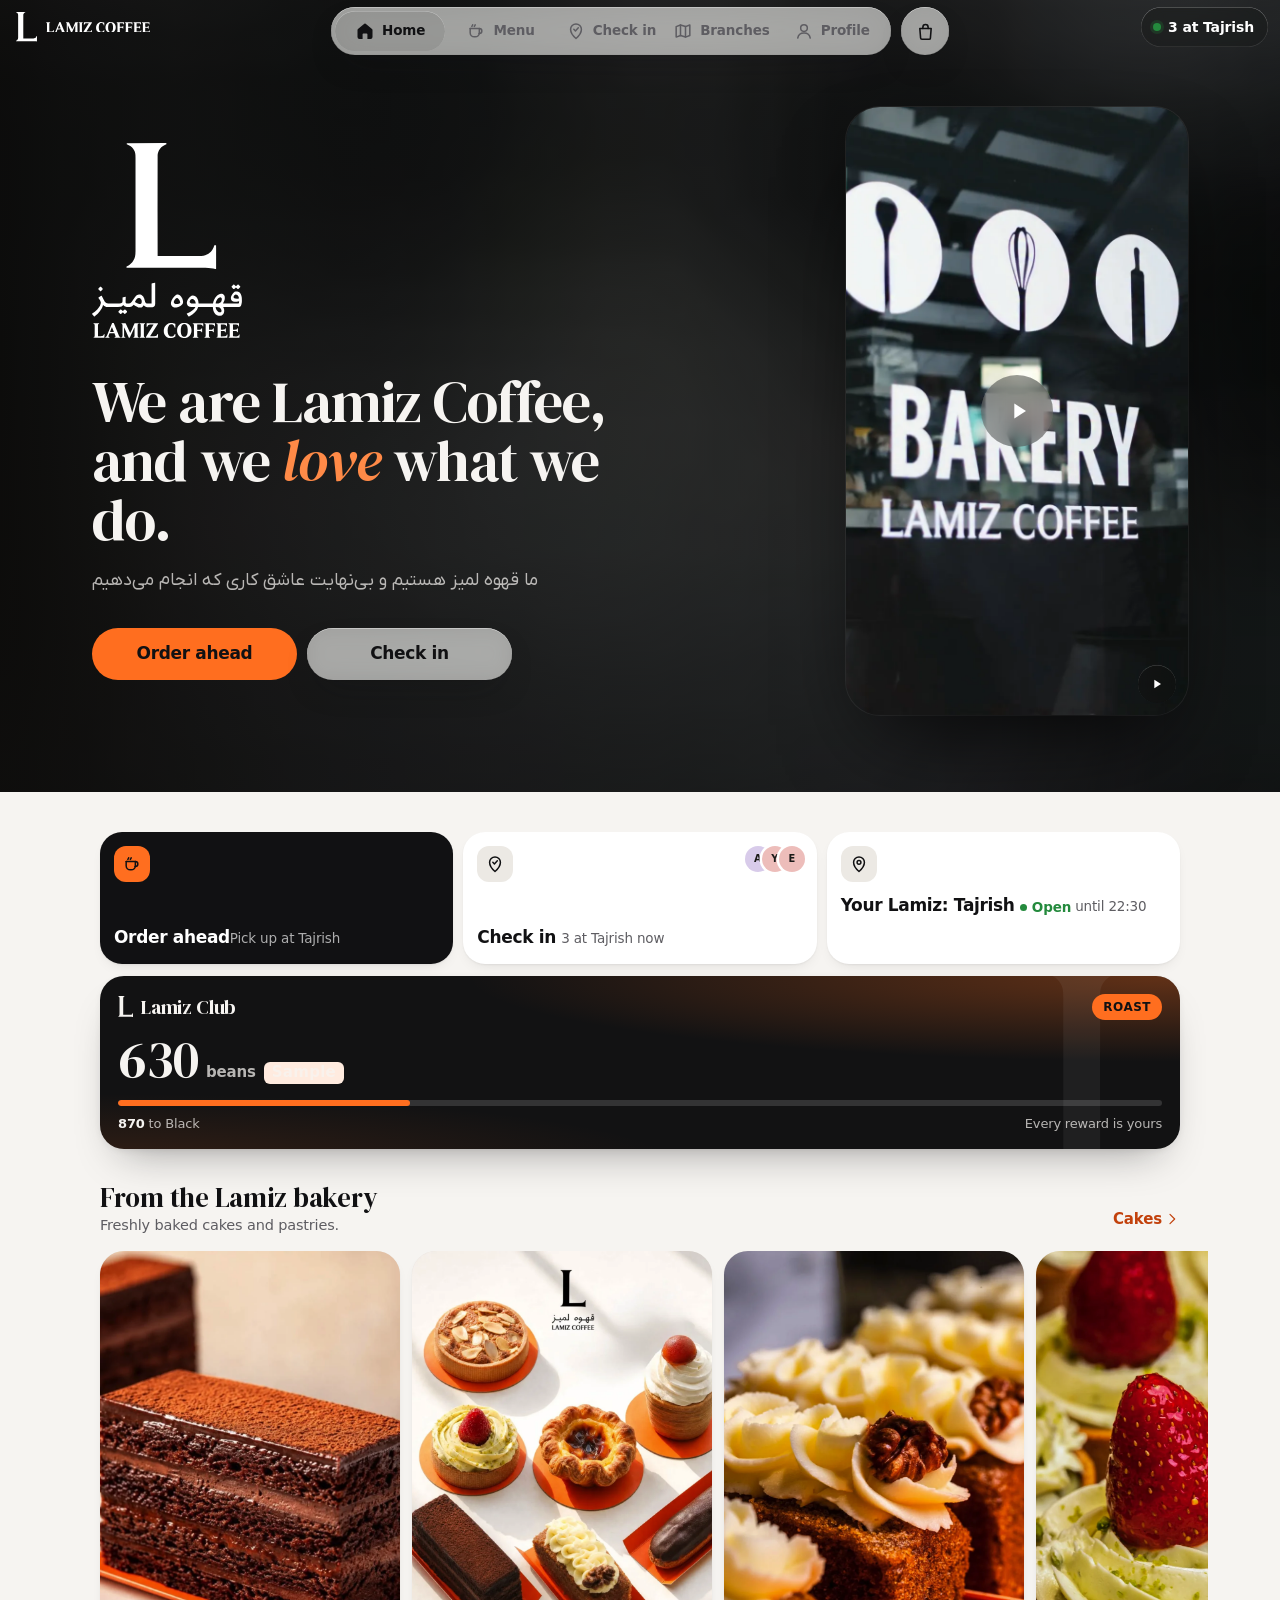
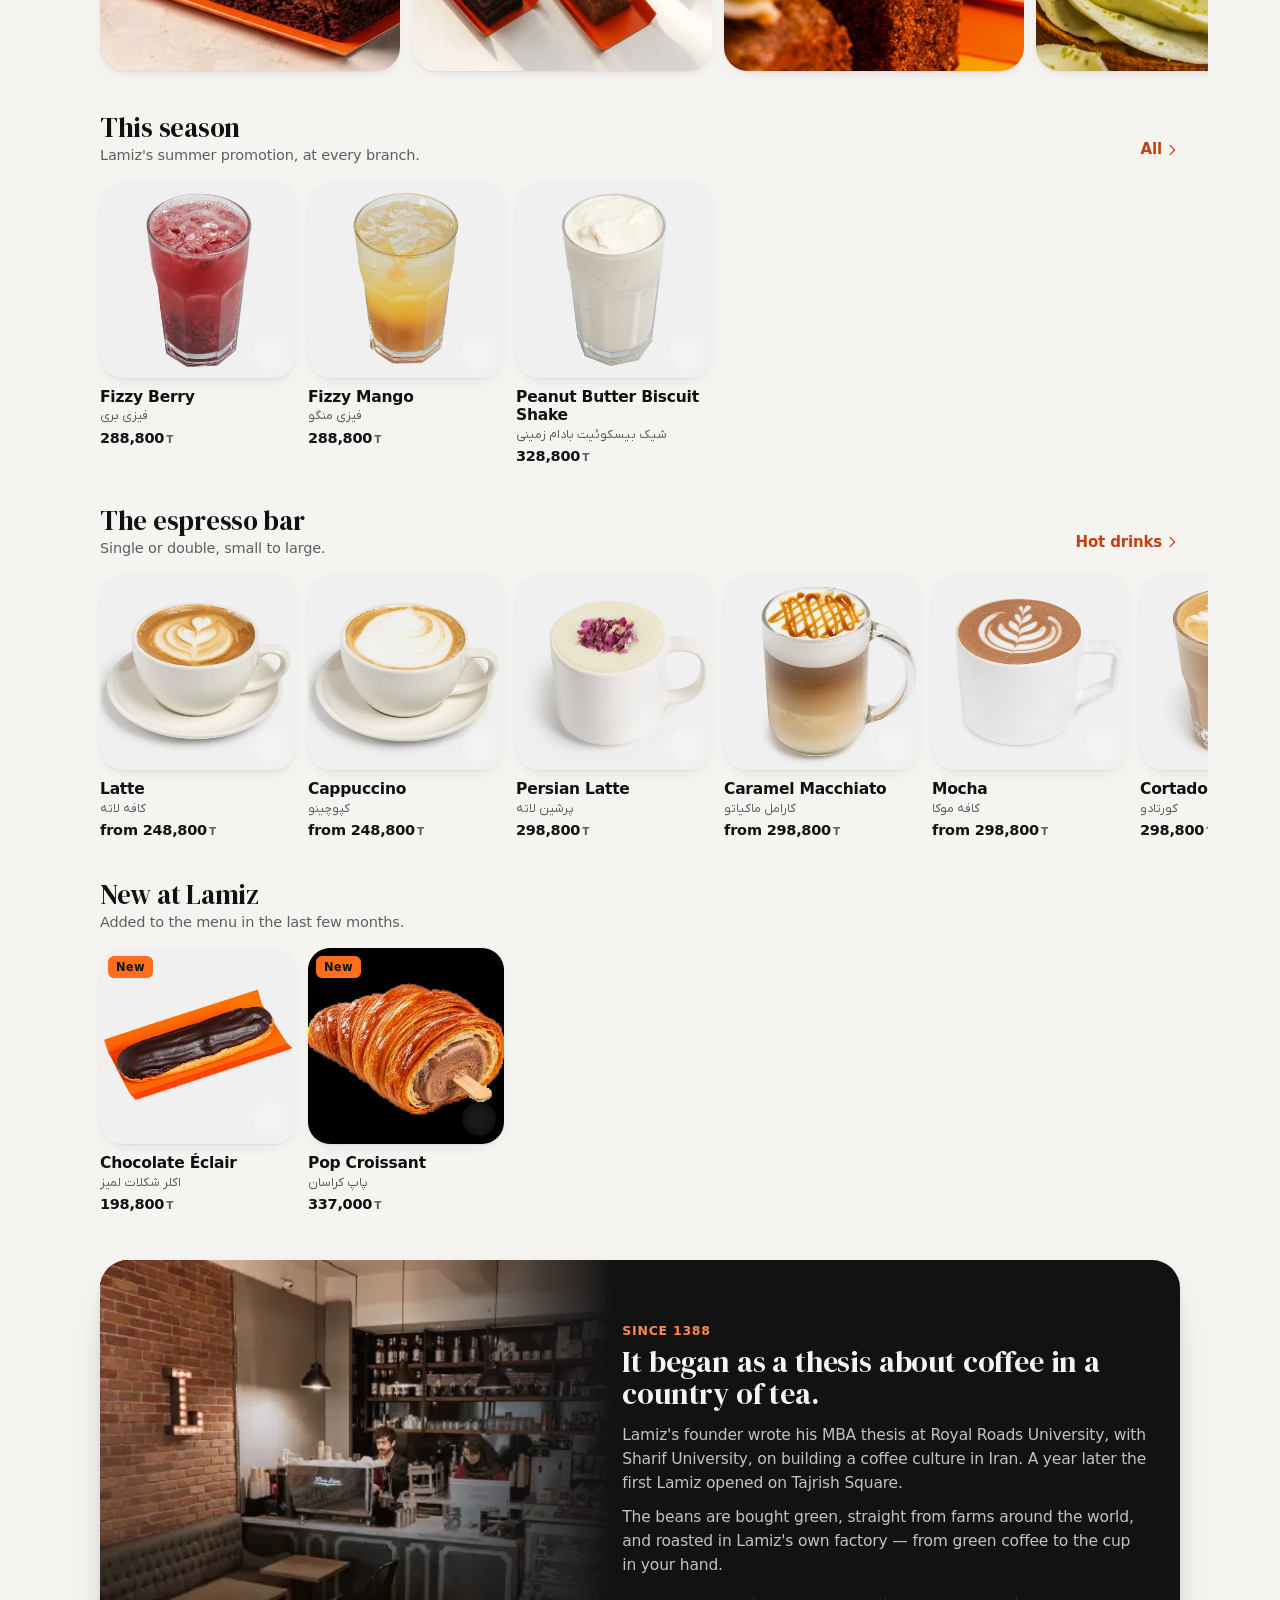
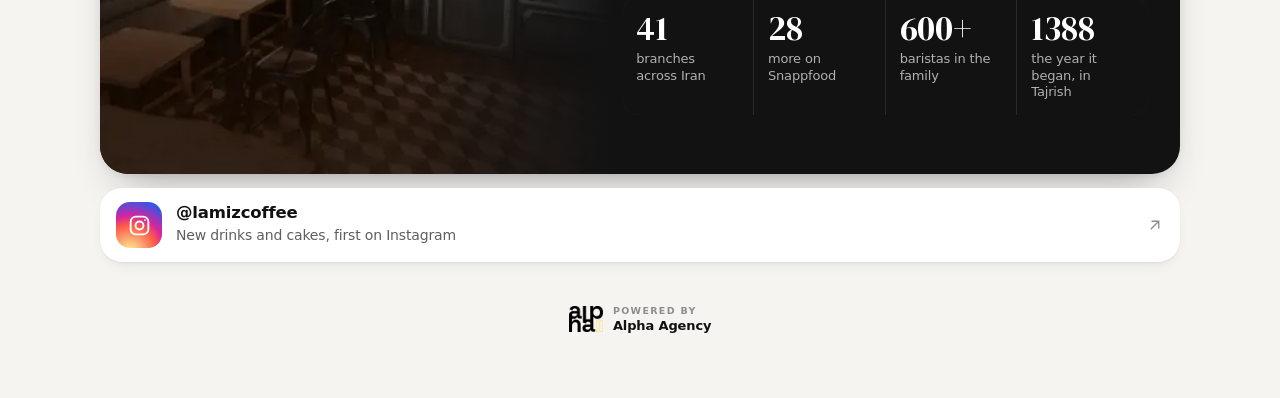
==== index.html @ 8481319b "Lamiz Coffee PWA preview Their own menu (149 items, 12 sections, sizes, prices, calories, 116 photog" ====
<!doctype html>
<html lang="en">
<head>
<meta charset="utf-8">
<meta name="viewport" content="width=device-width,initial-scale=1,viewport-fit=cover">
<title>Lamiz Coffee</title>
<meta name="description" content="Lamiz Coffee — 41 branches across Iran since 1388. Order ahead, check in, and collect beans in the Lamiz Club.">
<meta name="robots" content="noindex,nofollow">
<meta name="theme-color" content="#F6F4F1" id="theme-color">
<meta name="color-scheme" content="light dark">
<meta name="apple-mobile-web-app-capable" content="yes">
<meta name="mobile-web-app-capable" content="yes">
<meta name="apple-mobile-web-app-status-bar-style" content="default">
<meta name="apple-mobile-web-app-title" content="Lamiz">
<meta property="og:type" content="website">
<meta property="og:site_name" content="Lamiz Coffee">
<meta property="og:title" content="Lamiz Coffee">
<meta property="og:description" content="41 branches across Iran since 1388. Order ahead, check in, collect beans.">
<meta property="og:image" content="https://ilyatabrizi.github.io/lamiz/assets/og.jpg">
<meta property="og:image:width" content="1200">
<meta property="og:image:height" content="630">
<meta name="twitter:card" content="summary_large_image">
<link rel="manifest" href="manifest.webmanifest">
<link rel="icon" href="assets/icons/favicon.png" type="image/png">
<link rel="apple-touch-icon" href="assets/icons/apple-touch-icon.png">
<link rel="preload" href="assets/fonts/dmserif.woff2" as="font" type="font/woff2" crossorigin>
<link rel="preload" href="assets/video/poster.webp" as="image" fetchpriority="high">
<link rel="stylesheet" href="css/app.css?v=8051cffd1d">
<script>
  // Before anything paints: the theme the customer chose (or the phone's), whether this
  // is a reload (the logo then shows only briefly), and the scroll offset an installed
  // app would otherwise restore.
  (function () {
    var d = document.documentElement, pref = "system", warm = false;
    try { pref = localStorage.getItem("lamiz.v1.theme") || "system"; } catch (e) {}
    try { warm = sessionStorage.getItem("lamiz.v1.booted") === "1"; } catch (e) {}
    var dark = pref === "dark" || (pref !== "light" && matchMedia("(prefers-color-scheme: dark)").matches);
    d.setAttribute("data-theme", pref);
    d.setAttribute("data-mode", dark ? "dark" : "light");
    var m = document.getElementById("theme-color");
    if (m) m.setAttribute("content", dark ? "#0C0C0D" : "#F6F4F1");
    d.className += " booting" + (warm ? " boot-warm" : "");
    if ("scrollRestoration" in history) history.scrollRestoration = "manual";
    // if the app never arrives, do not keep the page behind the opening screen
    setTimeout(function () {
      var b = document.getElementById("boot");
      if (b) { b.parentNode.removeChild(b); d.classList.remove("booting"); }
    }, 9000);
  })();
</script>
<!-- preload:start -->
<link rel="modulepreload" href="js/boot.js">
<link rel="modulepreload" href="js/brand.js">
<link rel="modulepreload" href="js/club.js">
<link rel="modulepreload" href="js/config.js">
<link rel="modulepreload" href="js/data.js">
<link rel="modulepreload" href="js/geo.js">
<link rel="modulepreload" href="js/hours.js">
<link rel="modulepreload" href="js/icons.js">
<link rel="modulepreload" href="js/install.js">
<link rel="modulepreload" href="js/jalali.js">
<link rel="modulepreload" href="js/lifecycle.js">
<link rel="modulepreload" href="js/motion.js">
<link rel="modulepreload" href="js/photo.js">
<link rel="modulepreload" href="js/presence.js">
<link rel="modulepreload" href="js/qr.js">
<link rel="modulepreload" href="js/router.js">
<link rel="modulepreload" href="js/store.js">
<link rel="modulepreload" href="js/tabs.js">
<link rel="modulepreload" href="js/theme.js">
<link rel="modulepreload" href="js/ui.js">
<link rel="modulepreload" href="js/util.js">
<link rel="modulepreload" href="js/views/bag.js">
<link rel="modulepreload" href="js/views/branch.js">
<link rel="modulepreload" href="js/views/branches.js">
<link rel="modulepreload" href="js/views/checkin.js">
<link rel="modulepreload" href="js/views/home.js">
<link rel="modulepreload" href="js/views/menu.js">
<link rel="modulepreload" href="js/views/order.js">
<link rel="modulepreload" href="js/views/profile-edit.js">
<link rel="modulepreload" href="js/views/profile.js">
<!-- preload:end -->
<script type="module" src="js/app.js?v=8051cffd1d"></script>
</head>
<body>

<!-- boot:start -->
<div id="boot" aria-hidden="true">
  <div class="boot-logo">
    <svg viewBox="133.5 147.1 877.9 1142.1" fill="currentColor" fill-rule="evenodd" focusable="false"><path d="M859 884.7l-5 -.2l-11 -2.6l-14 -2.2l-13 -1.3l-19 -.6l-438 0l-23 -.2l-.5 -.6l-.1 -7l.6 -.7l14 -7.2l10 -7.6l9.2 -9.5l9 -14l4.2 -10l3 -10l2 -13l.8 -19l0 -544l-.5 -18l-1.4 -10l-2.8 -10l-2.1 -5l-6 -10l-8.4 -9.5l-7 -5.8l-14 -8.1l-8.9 -3.6l-.4 -1l.5 -6l224.8 -.5l6 .1l.9 1.4l-.1 6l-11.8 5l-9.9 6l-8.1 6.7l-8.2 9.3l-5 8l-3.8 8l-3.2 11l-1.2 8l-.4 332l.5 259l245.3 .4l10 -.2l13 -1.5l10 -2.6l10 -3.9l9 -5l7 -5.1l7.4 -7.1l7.8 -10l7.1 -13l5.3 -14l1.4 -.6l8 0l.6 1.6l.3 28l-.1 108z"/><path d="M148 1162.2l-2 -.1l-1 -.9l-10.4 -12.2l-.6 -2.9l1 -1.3l15 -10.6l14.3 -13.2l10.1 -12l5.9 -10l4.4 -12l.6 -8l-4.1 -10l-5 -8l-5.1 -6l-.2 -2l1.1 -1.6l15 -10.8l2 -.2l2 1.6l12.7 26l4.8 8l6.5 6.2l6 3l8 1.1l65 .1l9 -1.3l5.5 -3.1l1.8 -2l1.2 -3l.7 -6l.2 -20l3.6 -1.4l14 -3l1 1.4l-.9 27l.6 7l2.3 2.8l3 1.4l13 .2l8 -2.1l5 -3.2l3.2 -3.2l21.4 -31l8.4 -8.2l3 -2.1l5 -2l5 -1.1l7 .1l6 2l4 2.2l5 4.1l3.3 4l2.9 5l2.9 7l5.4 20l1.8 3l3 3l3.7 2.1l4.1 1l23.9 0l1.1 -1l.2 -115l.7 -1.3l4 -1.2l15 -3.8l1.3 .2l.1 125l-2.3 9l-2.7 4l-3.7 3l-2.7 1.3l-5 .9l-29 .1l-8 -1.9l-5 -2.1l-4.5 -3.2l-4.5 -4.8l-5 7.8l-5 4.4l-4 1.8l-10 .4l-7 -1.4l-8 -3l-9 -5.2l-11 -7.8l-4 4.6l-5 4.3l-6 3l-9 1.8l-15 0l-6 -.8l-8 -3.7l-3 -2.5l-3 -3.9l-1 -.3l-8 6.6l-6 2.9l-4 1l-14 .7l-63 .1l-5 -.7l-6 -2.1l-7.9 -5.2l-4.1 -4.3l-1 .8l-2.9 9.5l-4.7 10l-4 7l-7 10l-12.2 14l-8.8 8zM964 1002.2l-2 -.2l-1.4 -1l-8.8 -9l-1.6 -3l1.2 -3l10.6 -10.2l2 -.2l2 .9l10 9l11 -9.7l3 0l11.3 11.2l.1 3l-1.2 2l-10.2 9.7l-2 .2l-2 -.9l-10 -8.5l-10 8.8zM185 1014.2l-3 0l-1 -.6l-9.1 -8.6l-1.8 -3l.1 -2l1.3 -2l9.5 -9.4l2 -.8l3 1l8.3 8.2l1.8 3l-.7 4zM702 1162l-3 .2l-1.4 -1.2l-9.1 -13l-.3 -2l.6 -1l10.2 -4.7l11 -6.1l12 -8l9 -8.2l7.2 -10l-1.2 -.8l-5 -.3l-17 .1l-10 -1.9l-6 -2.8l-4.3 -3.3l-2.9 -4l-2.2 -5l-1 -5l.2 -6l1.7 -7l3.2 -7l3.7 -6l7.2 -9l5.4 -5l6 -3.6l7 -1.6l8 .7l7 3.1l6.2 5.4l6 8l3.2 7l1.8 6l2 15l.8 1.2l82 -.1l1 -.1l.9 -1l2.8 -11l5.1 -12l5.9 -10l6.3 -8l6 -5.4l10 -6.1l10 -2.7l7 .1l6 2l5 4.3l3.4 5.8l1.3 6l-.1 10l-1.3 8l-2.9 8l-5.7 11l.3 1.1l87 .1l3 -.4l2 -1.9l1.3 -4.9l.3 -4l-.6 -1.3l-13 2.6l-13 .1l-9 -2.1l-4 -1.9l-3 -2.4l-3.7 -5l-1.6 -5l-.3 -8l1.3 -6l4.2 -10l7.1 -10l9 -7.7l7 -2.7l9 -.1l9 3.2l6.1 5.3l3 4l3.3 6l2.9 8l2 11l.6 18l-.6 9l-2.1 11l-2.9 9l-2 3l-4.3 3.1l-4 1l-93 -.1l-.4 1l3.8 7l1.8 9l.1 6l-.9 7l-1.9 6l-3.3 6l-3.7 4l-4.5 3l-9 2.6l-10 -.4l-9 -3l-8.9 -6.2l-6.5 -8l-5 -10l-2.8 -12l-.8 -11l-1 -1l-82 .1l-3 .1l-.7 .8l-3 8l-4.2 8l-11.1 13.3l-15 12.9l-7 4.9zM627 1110.2l-8 0l-5 -.9l-6 -2.1l-5 -3.6l-3.3 -3.6l-3.1 -6l-1.1 -6l.2 -8l2.8 -10l3.1 -6l5 -8l8.3 -10l6.2 -6l5.9 -4.2l4 -1.4l5 -.1l5 1.3l6 3.1l5.1 4.3l4.3 5l4.8 8l3.2 8l2 10l0 7l-1 4l-2.1 4l-5.3 6.4l-7 5.9l-12 6.1zM983.5 1058l9.5 -1.2l.6 -.8l-1.3 -6l-2.9 -7l-5.4 -5.8l-4 -2l-6 -.7l-5 2l-3.7 3.5l-2.8 5l-.5 4l.6 3l1.2 2l3.2 2.3l5 1.6zM873.9 1086l6.1 -1.8l5 -3.1l3.6 -4.1l2.7 -5l1.9 -8l.1 -5l-1.8 -5l-3.5 -3l-3 -.5l-4 .4l-4 1.7l-4.9 3.4l-6.3 7l-6.1 12l-1.9 7l-.3 4zM417.6 1089l4.4 -3.1l2.3 -4.9l.3 -10l-2.2 -7l-3.5 -5l-2.9 -2.3l-4 -2l-5 -.6l-6 1.7l-4 2.7l-4.1 4.5l-6.1 10l-1.8 4.5l7 4.7l13 6l6 1.3zM636.5 1089l8.5 -2.8l3.5 -2.2l1.1 -2l-.2 -4l-3.2 -9l-3.9 -6l-5.3 -5.4l-4 -2.6l-3 -.8l-6 3.2l-6.4 6.6l-4.1 8l-.9 3l-.1 5l2.2 5l4.3 3.2l3 1l5 .5zM740.4 1086l-1.1 -7l-3.3 -8l-4 -5.6l-5 -3.9l-6 -1.2l-3 .1l-3 1.1l-5 3.5l-3.2 5l-1.5 4l.3 5l2.4 3.6l4 2.7l3 1l5 .3l19 0zM887 1138l2 -1.1l2.1 -2.9l.5 -7l-2.4 -7l-4.2 -6.4l-5 -3.8l-5 -2l-17 -.7l-.8 .9l2.4 10l4.1 8l3.8 5l4.5 4.1l4 2.1l5 1.2zM328 1147.1l-4 .2l-10 -9l-1 .2l-10 9.1l-3 0l-11.3 -10.6l-.6 -3l3.8 -5l8.1 -7.6l3 .2l11 9.4l9 -8.4l2 -1.1l2 .1l2 1.2l8.1 8.2l1.6 3l-.6 3z"/><path d="M300 1286.7l-34 -.2l-1 -.5l.5 -2l2.5 -.6l2 -1.4l1.2 -2l.1 -2l-6.7 -17l-1.6 -.6l-27 .4l-6 16.2l.8 4l2.2 2l2.8 1l.2 2.2l-24 .4l-.8 -.6l-.1 -2l4.9 -2.4l4 -4.7l22.8 -55.9l8 -19l1.2 -1.4l8 0l1.4 1.4l30.5 74l3.3 5l5.3 3l.2 2zM602 1288.2l-10 .5l-8 -.6l-6 -1.7l-8 -4.2l-6 -5.3l-4.4 -5.9l-3.7 -8l-2 -9l-.2 -12l1.2 -7l2.9 -9l4 -7l6.2 -7.2l8 -6l7 -3.2l9 -2l12 .2l16 3.9l1.5 1.3l-.1 21l-.4 .7l-3 0l-4.8 -10.7l-4.2 -5.1l-5 -3.4l-7 -1.1l-6 1.5l-5.4 4.1l-4.2 6l-3.6 10l-1.7 14l1.3 16l3 9l2.4 4l3.2 3.5l3 2l5 1.8l6 .4l4 -.5l6 -2.9l2.6 -2.3l2.7 -3l2.7 -5.4l3 -.4l.5 .8l0 13l-.5 .8l-9 5.5zM681 1288l-12 .5l-8 -1.2l-8 -3.1l-5 -3.2l-6 -5.6l-4.1 -5.4l-3 -6l-3 -11l-.5 -9l.5 -8l2.7 -10l4.1 -8l5.3 -6.4l6 -4.9l8 -4.1l7 -1.9l7 -.5l9 .6l8 1.9l8 4.2l7.2 6.1l6 8l2.8 6.1l2.2 7.9l.8 8l-.8 10l-2 8l-3.1 7l-5 7l-7.1 6.3l-7 3.9zM205 1286.6l-51 .1l-12 -.6l-.2 -1.1l.7 -1l2.5 -.9l2.6 -2.1l1.6 -4l.1 -56l-.2 -8l-.8 -4l-2.6 -3l-3.7 -1.6l0 -2l14 -.5l18 .1l1 .5l.3 1.5l-.8 1l-2.5 .9l-2.3 2.1l-1.3 4l.1 66l16.5 .4l7 -1l6 -2.9l3.1 -3.5l2.4 -5l2.5 -.6l1 .6l-.8 16l-.4 4zM407 1286.4l-28 .3l-3 -.1l-.5 -.6l.2 -2l2.3 -.7l2.7 -2.3l1.7 -4l.1 -48l-.5 -2l-26.9 59l-2.1 .5l-4 0l-.6 -.5l-22.2 -50l-4.5 -9l-.5 2l.1 47l1.8 5l2.9 2.3l2.5 .7l.3 2l-.8 .5l-12 .1l-10 0l-1 -.5l.1 -2.1l3.9 -1.9l2.5 -3.1l.8 -8l-.3 -58l-2 -5.7l-2 -1.7l-2 -.7l-.9 -1.9l.9 -.8l11 -.3l12 .1l2 .8l26 56.6l10.3 -21.4l7.5 -18l8.2 -17.4l1 -.7l23 .1l.6 1l-.6 1.9l-4 1.7l-1.2 1.4l-1.1 3l-.2 18l.2 48l2.2 5l4.1 2.2l.4 .8zM443 1286.6l-30 -.1l-.9 -.5l.4 -2l3.5 -1.7l2.3 -3.3l.6 -9l-.3 -59l-1.9 -4l-4.7 -2.6l-.3 -1.4l.8 -1l30.5 -.1l1.2 1.1l-.8 2l-2.4 .9l-2.3 2.1l-1.4 4l-.2 5l.2 59l1.5 5l5.2 3.9l-.1 1.1zM519 1286.2l-64 .5l-5 -.1l-1.4 -.6l.4 -4l45 -72l-20 -.5l-6 .9l-4 2.1l-3 2.8l-2.4 3.7l-1.6 4l-3 .6l-.7 -.6l.1 -20l.6 -.9l65 -.3l1 1.2l-.3 2l-45.4 72l-.1 1l22.8 .4l9 -1.2l4 -1.9l2 -1.7l2.3 -2.6l2.7 -5.8l2 -.3l1.3 1.1zM756 1286.4l-29 .2l-4.2 -.6l.4 -2l3.8 -1.8l2.1 -2.2l1.2 -6l-.3 -61l-.9 -4l-1.1 -1.6l-2 -1.7l-3 -1.3l-.3 -1.4l1.1 -1l56.2 0l4 0l.7 1l.1 16l-.8 1.7l-2 -.4l-3.4 -6.3l-4.6 -3.4l-8 -1.3l-16 .1l-.8 .6l0 28l.8 1.7l14 0l4 -.6l4 -2.4l3 -5l2 -.3l.9 .6l.1 1l.1 21l-1.1 1.4l-2 -.5l-1.8 -3.9l-1.2 -1.3l-5 -2.3l-17 -.3l-.8 .9l.4 31l2.4 3.4l4 1.6zM824 1286.6l-31 .1l-1.1 -.7l.2 -2l5.1 -3l1.4 -3l.2 -3l0 -63l-.4 -2l-1.8 -3l-4.6 -2.3l-.3 -1.7l.8 -1l59.5 -.2l1.4 1.2l-.1 17l-1.3 .6l-1.5 -.6l-3.5 -6.4l-5 -3.2l-8 -1.1l-15 .1l-.9 .6l.1 29l.8 .6l17 -.2l5 -3.1l3 -4.7l2 .2l.4 1.2l.1 21l-.5 1.2l-2 .1l-3.2 -5.3l-1.8 -1.4l-3 -1.1l-17 -.3l-1 .8l.1 29l.5 2l1.9 3l4.2 2l.2 2zM925 1286.5l-49 .2l-14.3 -.7l.2 -2l4.1 -1.7l2.3 -3.3l.6 -7l-.1 -59l-.4 -3l-1 -2l-2.4 -2l-3 -1.2l-.5 -1.8l.5 -.9l61.2 -.1l.6 1l0 3l-.2 13l-.6 1.6l-2 -.3l-3.5 -6.3l-4.5 -3.3l-8 -1.3l-16 0l-1.3 .6l.3 29.4l10 .4l8 -.5l5 -2.5l1.6 -1.8l1.3 -3l1.1 -.4l1.6 .4l.2 7l-.1 15l-.7 1.5l-2 -.3l-2.9 -5.2l-4.1 -2.3l-19 -.3l-.3 30.6l1.3 1l20 -.2l4 -.7l6 -3l2.6 -3.1l1.8 -4l2.6 -.6l.7 .6l-.1 3zM996 1286.3l-56 .3l-7.5 -.6l.5 -2l3 -1.5l2.5 -2.5l.9 -3l.2 -4l-.1 -61l-1 -3l-1.4 -2l-2.1 -1.5l-2.3 -.5l-.6 -2l.9 -.9l41 -.4l19 .2l1 .5l0 18.1l-2 .2l-3.6 -6.7l-4.4 -3.4l-8 -1.3l-16 0l-1.5 .7l.2 29l1.3 .6l10 .3l7 -.6l4.6 -2.3l3.4 -5.5l2 0l.6 1.5l.1 20l-.2 2l-2.5 .3l-3 -5.1l-5 -2.6l-18 -.3l-.5 .7l0 29l0 1l1.5 .7l17 .3l6 -.7l5 -1.9l1.9 -1.4l3.3 -4l1.8 -3.4l2 -.2l.6 .6l-.3 6zM678.2 1281l3.8 -1.6l3 -2.4l5.1 -8l2 -7l1.2 -7l.3 -18l-2.3 -14l-2 -5l-3.1 -5l-3.2 -3.1l-4 -2.2l-7 -1l-4 .9l-5 2.8l-3.2 3.6l-3.1 6l-3.1 14l-.4 13l.4 9l1.3 7l1.9 6l2.2 4.7l2.6 3.3l4.4 3.2l3 1.1l6 .2zM261.4 1252l-10.2 -25l-1.2 -1.6l-2.3 4.6l-8.2 22l.5 .8l1 0l19 0z"/></svg>
  </div>
</div>
<!-- boot:end -->

<!-- The top chrome: their L and wordmark, the page title once its large title has
     scrolled under, and the check-in chip. No bar behind it — a scroll-edge blur. -->
<header id="bar" class="bar">
  <div class="bar-l">
    <button class="glassbtn" id="bar-back" type="button" aria-label="Back" hidden></button>
    <a class="bar-home" href="#/" aria-label="Lamiz Coffee, home">
      <span class="bar-mark" id="bar-mark"></span>
      <span class="bar-word" id="bar-word"></span>
    </a>
  </div>
  <span class="bar-title" id="bar-title" aria-hidden="true"></span>
  <div class="bar-r">
    <button class="glassbtn chip-ci" id="ci-chip" type="button" data-in="0" data-live="0" aria-label="Check in">
      <span class="ci-dot"></span><span id="ci-chip-label">Check in</span>
    </button>
  </div>
</header>

<main id="view" class="view" aria-live="polite"></main>

<!-- The bag, floating over the tab bar whenever there is something in it. -->
<a id="acc" class="acc" href="#/bag" hidden aria-label="View your bag">
  <span class="acc-n" id="acc-n">0</span>
  <span class="acc-t"><b id="acc-sum"></b><span id="acc-beans"></span></span>
  <span class="acc-go">View bag<span id="acc-chev"></span></span>
</a>

<!-- Five tabs on glass, and the bag beside them. The lens behind the active tab can
     be picked up and dragged. -->
<div class="dockbar" id="dockbar">
  <nav id="tabs" class="tabs" aria-label="Primary">
    <span class="tabs-lens" id="tabs-lens" aria-hidden="true"></span>
    <a class="tab" data-tab="home" href="#/"><span class="tab-ico"></span><span class="tab-l">Home</span></a>
    <a class="tab" data-tab="menu" href="#/menu"><span class="tab-ico"></span><span class="tab-l">Menu</span></a>
    <a class="tab" data-tab="checkin" href="#/checkin"><span class="tab-ico"></span><span class="tab-l">Check in</span></a>
    <a class="tab" data-tab="branches" href="#/branches"><span class="tab-ico"></span><span class="tab-l">Branches</span></a>
    <a class="tab" data-tab="profile" href="#/profile"><span class="tab-ico"></span><span class="tab-l">Profile</span></a>
  </nav>
  <a class="bagbtn" id="bagbtn" href="#/bag" aria-label="Bag, empty">
    <span id="bag-ico"></span>
    <span class="bag-badge" id="bag-badge" aria-hidden="true">0</span>
  </a>
</div>

<div id="sheet-root"></div>
<div id="toast-root" aria-live="polite" aria-atomic="true"></div>

<noscript><p style="padding:24px;font:15px/1.5 system-ui">Lamiz Coffee needs JavaScript to run.</p></noscript>
</body>
</html>
---- css/app.css ----
/* LAMIZ — Apple's grammar in Lamiz's own colours.

   Their brand is a black serif L on white, and their photography stands on orange
   plates. So: warm paper, ink, and Lamiz orange (#FF6E1F, from their site's own
   stylesheet) kept for the things that act or reward — the primary button, the bag
   badge, beans, the bulbs of the marquee L. Orange never carries white text
   (2.8:1); it carries ink (7.5:1). As text on paper it darkens to #C2410C (5.2:1).

   Type: SF for everything a person operates, DM Serif Display for the large titles
   (nearest open face to the L), IRANYekanX FaNum for every Persian line.

   iOS 26 grammar: glass that floats over content rather than bars that sit on it —
   a scroll-edge blur under the top chrome, a floating tab capsule with a lens and the
   bag beside it, sheets with a grabber, inset grouped lists. */

@font-face { font-family: "DM Serif Display"; src: url("../assets/fonts/dmserif.woff2") format("woff2"); font-weight: 400; font-style: normal; font-display: swap; }
@font-face { font-family: "DM Serif Display"; src: url("../assets/fonts/dmserif-italic.woff2") format("woff2"); font-weight: 400; font-style: italic; font-display: swap; }
@font-face { font-family: "IRANYekanXFaNum"; src: url("../assets/fonts/IRANYekanXFaNum-Regular.woff2") format("woff2"); font-weight: 400; font-display: swap; }
@font-face { font-family: "IRANYekanXFaNum"; src: url("../assets/fonts/IRANYekanXFaNum-Medium.woff2") format("woff2"); font-weight: 500; font-display: swap; }
@font-face { font-family: "IRANYekanXFaNum"; src: url("../assets/fonts/IRANYekanXFaNum-DemiBold.woff2") format("woff2"); font-weight: 600; font-display: swap; }
@font-face { font-family: "IRANYekanXFaNum"; src: url("../assets/fonts/IRANYekanXFaNum-Bold.woff2") format("woff2"); font-weight: 700; font-display: swap; }

:root {
  color-scheme: light;
  --paper: #F6F4F1;
  --paper-2: #ECE9E4;
  --card: #FFFFFF;
  --card-2: #FAF9F7;
  --ink: #111113;
  --ink-2: #5E5D62;
  --ink-3: #8D8C91;
  --on-ink: #FFFFFF;
  --hair: rgba(17, 17, 19, .10);
  --hair-2: rgba(17, 17, 19, .06);
  --orange: #FF6E1F;
  --orange-2: #FF8A47;
  --orange-ink: #C2410C;
  --orange-soft: #FFEBDF;
  --on-orange: #111113;
  --green: #248A3D;
  --red: #D70015;
  --amber: #B25000;
  --shadow-1: 0 1px 2px rgba(17, 17, 19, .05), 0 6px 16px -8px rgba(17, 17, 19, .14);
  --shadow-2: 0 22px 44px -22px rgba(17, 17, 19, .42), 0 2px 6px rgba(17, 17, 19, .06);
  /* glass: see-through, small blur, a big saturation lift — and contrast/brightness in
     the backdrop filter so ink stays legible when the glass crosses a dark photograph */
  --glass-tint: rgba(252, 251, 249, .58);
  --glass-fx: blur(10px) saturate(190%) contrast(.78) brightness(1.14);
  --glass-fx-lg: blur(18px) saturate(190%) contrast(.8) brightness(1.1);
  --glass-rim: rgba(255, 255, 255, .75);
  --glass-edge: rgba(17, 17, 19, .07);
  --glass-shadow: 0 14px 34px -14px rgba(17, 17, 19, .36), 0 1px 3px rgba(17, 17, 19, .08);
  --lens: rgba(17, 17, 19, .075);
  --lens-lift: rgba(255, 255, 255, .5);
  --knock: #EDECEA;
  --sans: -apple-system, BlinkMacSystemFont, "SF Pro Text", "SF Pro Display", "Helvetica Neue", "Segoe UI", Roboto, system-ui, sans-serif;
  --display: "DM Serif Display", "New York", ui-serif, Georgia, "Times New Roman", serif;
  --fa: "IRANYekanXFaNum", "Vazirmatn", Tahoma, sans-serif;
  --safe-t: env(safe-area-inset-top, 0px);
  --safe-b: env(safe-area-inset-bottom, 0px);
  --bar-h: 54px;
  --tabs-h: 62px;
  --tabs-b: max(calc(var(--safe-b) - 6px), 14px);
  --clear-b: calc(var(--tabs-h) + var(--tabs-b) + 34px);
  --g: 18px;
  --maxw: 1160px;
  --ease: cubic-bezier(.22, 1, .36, 1);
  --ease-io: cubic-bezier(.65, 0, .35, 1);
  --av0: #F4C9A5; --av1: #C8D9C4; --av2: #F1DA8E; --av3: #D8CBEA; --av4: #BCD6E8; --av5: #EDBDBA;
}
:root[data-mode="dark"] {
  color-scheme: dark;
  --paper: #0B0B0C;
  --paper-2: #1E1E20;
  --card: #161618;
  --card-2: #1B1B1D;
  --ink: #F5F5F7;
  --ink-2: #A3A3A8;
  --ink-3: #6E6E73;
  --on-ink: #111113;
  --hair: rgba(255, 255, 255, .12);
  --hair-2: rgba(255, 255, 255, .07);
  --orange: #FF7A2E;
  --orange-2: #FF9A5C;
  --orange-ink: #FF9A5C;
  --orange-soft: rgba(255, 122, 46, .16);
  --green: #30D158;
  --red: #FF453A;
  --amber: #FFB340;
  --shadow-1: 0 1px 0 rgba(255, 255, 255, .04) inset, 0 8px 20px -10px rgba(0, 0, 0, .7);
  --shadow-2: 0 24px 48px -20px rgba(0, 0, 0, .8);
  --glass-tint: rgba(30, 30, 32, .5);
  --glass-fx: blur(10px) saturate(180%) brightness(.62) contrast(.9);
  --glass-fx-lg: blur(18px) saturate(180%) brightness(.58) contrast(.9);
  --glass-rim: rgba(255, 255, 255, .16);
  --glass-edge: rgba(255, 255, 255, .08);
  --glass-shadow: 0 16px 36px -14px rgba(0, 0, 0, .75), 0 1px 3px rgba(0, 0, 0, .4);
  --lens: rgba(255, 255, 255, .13);
  --lens-lift: rgba(255, 255, 255, .22);
  --knock: #3B3B3E;
}

/* ------------------------------------------------------------------ base */
*, *::before, *::after { box-sizing: border-box; }
html { -webkit-text-size-adjust: 100%; overflow-x: clip; background: var(--paper); scroll-padding-top: 120px; }
body {
  margin: 0; min-height: 100svh; background: var(--paper); color: var(--ink);
  font: 400 17px/1.4 var(--sans); letter-spacing: -.01em;
  -webkit-font-smoothing: antialiased; -moz-osx-font-smoothing: grayscale; text-rendering: optimizeLegibility;
  -webkit-tap-highlight-color: transparent;
  transition: background-color .35s var(--ease), color .35s var(--ease);
}
html.sheet-open, html.sheet-open body { overflow: hidden; }
img, svg, video { display: block; max-width: 100%; }
a { color: inherit; text-decoration: none; }
button { font: inherit; color: inherit; background: none; border: 0; padding: 0; cursor: pointer; letter-spacing: inherit; }
input, textarea, select { font: inherit; color: inherit; letter-spacing: inherit; }
h1, h2, h3, h4, p, ul, ol, figure { margin: 0; padding: 0; }
ul, ol { list-style: none; }
:focus-visible { outline: 2.5px solid var(--orange); outline-offset: 2px; border-radius: 10px; }
[hidden] { display: none !important; }
.sr { position: absolute; width: 1px; height: 1px; overflow: hidden; clip: rect(0 0 0 0); white-space: nowrap; }
.fa { font-family: var(--fa); direction: rtl; unicode-bidi: isolate; letter-spacing: 0; }
.money { font-variant-numeric: tabular-nums; letter-spacing: -.02em; }
.cur { font-size: .72em; font-weight: 600; margin-left: .22em; color: var(--ink-2); letter-spacing: .02em; }
.eyebrow { font: 600 12.5px/1.2 var(--sans); letter-spacing: .06em; text-transform: uppercase; color: var(--ink-2); }
.small { font-size: 14px; color: var(--ink-2); }
.tiny { font-size: 12.5px; color: var(--ink-2); line-height: 1.45; }

/* --------------------------------------------------------------- the opening */
#boot { position: fixed; inset: 0; z-index: 100; display: grid; place-items: center; background: var(--paper); color: var(--ink); transition: opacity .42s var(--ease); }
#boot.gone { opacity: 0; pointer-events: none; }
.boot-logo { width: min(40vw, 176px); }
.boot-logo svg { width: 100%; height: auto; }
html:not(.booting) #boot { display: none; }

/* ------------------------------------------------------------ the top chrome */
.bar {
  position: fixed; top: 0; left: 0; right: 0; z-index: 40; height: calc(var(--safe-t) + var(--bar-h));
  padding: var(--safe-t) 12px 0; display: grid; grid-template-columns: 1fr auto 1fr; align-items: center; gap: 8px;
  pointer-events: none; color: var(--ink); transition: color .3s var(--ease);
}
.bar > * { pointer-events: auto; }
/* the scroll edge: a blur that fades out downward, not a slab */
.bar::before {
  content: ""; position: absolute; inset: 0 0 -22px; z-index: -1; pointer-events: none; opacity: 0;
  background: linear-gradient(to bottom, color-mix(in srgb, var(--paper) 88%, transparent) 0%, color-mix(in srgb, var(--paper) 60%, transparent) 62%, transparent 100%);
  -webkit-backdrop-filter: blur(12px) saturate(170%); backdrop-filter: blur(12px) saturate(170%);
  -webkit-mask-image: linear-gradient(to bottom, #000 58%, transparent); mask-image: linear-gradient(to bottom, #000 58%, transparent);
  transition: opacity .28s var(--ease);
}
.bar.solid::before { opacity: 1; }
.bar-l { display: flex; align-items: center; gap: 8px; min-width: 0; }
.bar-r { display: flex; align-items: center; justify-content: flex-end; gap: 8px; }
.bar-home { display: flex; align-items: center; gap: 9px; height: 40px; padding: 0 4px; color: inherit; }
.bar-mark { width: 21px; flex: none; }
.bar-mark svg, .bar-word svg { width: 100%; height: auto; }
.bar-word { width: 104px; flex: none; transition: opacity .25s var(--ease); }
.bar-title {
  font: 600 17px/1 var(--sans); letter-spacing: -.02em; white-space: nowrap; overflow: hidden; text-overflow: ellipsis; max-width: 52vw;
  opacity: 0; transform: translateY(6px); transition: opacity .22s var(--ease), transform .3s var(--ease); pointer-events: none;
}
.bar.titled .bar-title { opacity: 1; transform: none; }
.bar.titled .bar-word { opacity: 0; }
/* glass circle / capsule — the iOS 26 toolbar button */
.glassbtn {
  height: 40px; min-width: 40px; border-radius: 20px; display: inline-grid; place-items: center; color: var(--ink);
  background: var(--glass-tint); -webkit-backdrop-filter: var(--glass-fx); backdrop-filter: var(--glass-fx);
  box-shadow: var(--glass-shadow), inset 0 .5px 0 var(--glass-rim), inset 0 0 0 .5px var(--glass-edge);
  transition: transform .25s var(--ease), background-color .25s;
}
.glassbtn svg { width: 21px; height: 21px; }
.glassbtn:active { transform: scale(.92); }
.chip-ci { display: inline-flex; align-items: center; gap: 7px; padding: 0 14px 0 12px; font: 600 14px/1 var(--sans); letter-spacing: -.01em; white-space: nowrap; }
.chip-ci .ci-dot { width: 8px; height: 8px; border-radius: 50%; background: var(--ink-3); flex: none; }
.chip-ci[data-live="1"] .ci-dot { background: var(--green); box-shadow: 0 0 0 3px color-mix(in srgb, var(--green) 22%, transparent); }
.chip-ci[data-in="1"] { background: var(--orange); color: var(--on-orange); }
.chip-ci[data-in="1"] .ci-dot { background: var(--on-orange); box-shadow: none; animation: breathe 2.4s var(--ease-io) infinite; }
@keyframes breathe { 50% { opacity: .35; } }

/* over the hero the chrome turns white and loses its glass */
.bar.over { color: #fff; }
.bar.over .glassbtn { color: #fff; background: rgba(20, 18, 16, .28); box-shadow: inset 0 .5px 0 rgba(255, 255, 255, .28), inset 0 0 0 .5px rgba(255, 255, 255, .14); -webkit-backdrop-filter: blur(10px) saturate(160%); backdrop-filter: blur(10px) saturate(160%); }
.bar.over .chip-ci[data-in="1"] { background: var(--orange); color: var(--on-orange); }
.bar.over::before { opacity: 0 !important; }

/* ------------------------------------------------------------------ views */
.view { min-height: 100svh; padding-bottom: var(--clear-b); }
.screen { animation: enter .42s var(--ease) both; }
@keyframes enter { from { opacity: 0; transform: translateY(8px); } }
.pad-top { padding-top: calc(var(--safe-t) + var(--bar-h) + 4px); }
.wrap { max-width: var(--maxw); margin: 0 auto; }
.lt-wrap { padding: 8px var(--g) 0; }
.lt { font: 400 40px/1.04 var(--display); letter-spacing: -.012em; }
.lt-sub { margin-top: 6px; font-size: 15.5px; color: var(--ink-2); }
.lt-sub .fa { font-size: 14.5px; }
.sec { margin-top: 34px; }
.sec-h { display: flex; align-items: flex-end; justify-content: space-between; gap: 12px; padding: 0 var(--g); margin-bottom: 14px; }
.sec-t { font: 400 27px/1.08 var(--display); letter-spacing: -.01em; }
.sec-s { margin-top: 3px; font-size: 14.5px; color: var(--ink-2); }
.sec-link { flex: none; display: inline-flex; align-items: center; gap: 2px; font: 600 15px/1 var(--sans); color: var(--orange-ink); padding: 8px 0; }
.sec-link svg { width: 16px; height: 16px; }
.note { margin: 22px var(--g) 0; font-size: 13px; line-height: 1.5; color: var(--ink-2); }
.note a { color: var(--orange-ink); font-weight: 600; }

/* ------------------------------------------------------------------ cards */
.card { background: var(--card); border-radius: 22px; box-shadow: var(--shadow-1); }
.list { margin: 0 var(--g); background: var(--card); border-radius: 16px; overflow: hidden; box-shadow: inset 0 0 0 .5px var(--hair-2); }
.list--flat { margin: 0; box-shadow: none; background: transparent; border-radius: 0; }
.list-h { margin: 26px calc(var(--g) + 16px) 8px; }
.row { position: relative; display: flex; align-items: center; gap: 13px; width: 100%; min-height: 52px; padding: 11px 16px; text-align: left; }
.list > li + li > .row::before, .list > .row + .row::before {
  content: ""; position: absolute; top: 0; left: 58px; right: 0; height: .5px; background: var(--hair);
}
.list--flat > li + li > .row::before { left: 72px; }
.row--tap { transition: background-color .15s; }
.row--tap:active { background: var(--hair-2); }
.row-ico { width: 30px; height: 30px; border-radius: 8px; display: grid; place-items: center; flex: none; background: var(--paper-2); color: var(--ink); }
.row-ico svg { width: 18px; height: 18px; }
.row-ico--or { background: var(--orange); color: var(--on-orange); }
.row-ico--ink { background: var(--ink); color: var(--on-ink); }
.row-thumb { width: 44px; height: 44px; border-radius: 11px; overflow: hidden; flex: none; background: var(--paper-2); }
.row-thumb img { width: 100%; height: 100%; object-fit: cover; }
.row-t { flex: 1; min-width: 0; display: flex; flex-direction: column; gap: 2px; }
.row-n { font: 500 16.5px/1.25 var(--sans); display: flex; align-items: center; gap: 6px; }
.row-d { font-size: 14px; color: var(--ink-2); line-height: 1.3; }
.row-v { flex: none; display: flex; align-items: center; gap: 6px; color: var(--ink-2); font-size: 15.5px; }
.row-v svg { width: 17px; height: 17px; color: var(--ink-3); }
.row-cur { color: var(--orange-ink); display: inline-flex; }
.row-cur svg { width: 16px; height: 16px; }
.row-dist { color: var(--ink-2); }
.row-empty { padding: 26px 16px; color: var(--ink-2); text-align: center; font-size: 15px; }

/* --------------------------------------------------------------- controls */
.btn {
  height: 52px; padding: 0 24px; border-radius: 999px; display: inline-flex; align-items: center; justify-content: center; gap: 10px;
  background: var(--orange); color: var(--on-orange); font: 600 17px/1 var(--sans); letter-spacing: -.02em; white-space: nowrap;
  transition: transform .2s var(--ease), background-color .2s, opacity .2s; -webkit-user-select: none; user-select: none;
}
.btn svg { width: 20px; height: 20px; }
.btn:active { transform: scale(.97); }
.btn--ink { background: var(--ink); color: var(--on-ink); }
.btn--quiet { background: var(--paper-2); color: var(--ink); }
.btn--line { background: transparent; color: var(--ink); box-shadow: inset 0 0 0 1px var(--hair); }
.btn--glass { background: var(--glass-tint); color: var(--ink); -webkit-backdrop-filter: var(--glass-fx); backdrop-filter: var(--glass-fx); box-shadow: var(--glass-shadow), inset 0 .5px 0 var(--glass-rim); }
.btn--sm { height: 38px; padding: 0 16px; font-size: 15px; }
.btn--block, .btn--wide { width: 100%; }
.btn--wide { justify-content: space-between; padding: 0 22px; }
.btn[disabled] { background: var(--paper-2); color: var(--ink-3); pointer-events: none; }
.btn-sum { font-weight: 600; }
.linkbtn { display: inline-flex; align-items: center; gap: 7px; color: var(--orange-ink); font: 600 15px/1.2 var(--sans); padding: 10px 0; }
.linkbtn svg { width: 18px; height: 18px; }
.btnrow { display: flex; gap: 10px; flex-wrap: wrap; }
.btnrow > .btn { flex: 1; }

.add {
  position: relative; width: 34px; height: 34px; border-radius: 50%; flex: none; display: grid; place-items: center;
  background: var(--paper-2); color: var(--ink); transition: transform .25s var(--ease), background-color .2s, color .2s;
}
.add svg { width: 18px; height: 18px; stroke-width: 2.2; }
.add-check { position: absolute; opacity: 0; transform: scale(.4); transition: opacity .2s, transform .3s var(--ease); }
.add-plus { transition: opacity .2s, transform .3s var(--ease); display: grid; }
.add:active { transform: scale(.88); }
.add.done { background: var(--orange); color: var(--on-orange); }
.add.done .add-plus { opacity: 0; transform: scale(.4) rotate(90deg); }
.add.done .add-check { opacity: 1; transform: none; }
.add--lg { width: 40px; height: 40px; }

.qty { display: inline-flex; align-items: center; height: 40px; border-radius: 20px; background: var(--paper-2); flex: none; }
.qty button { width: 40px; height: 40px; display: grid; place-items: center; border-radius: 50%; }
.qty button svg { width: 17px; height: 17px; stroke-width: 2.2; }
.qty button:active { background: var(--hair); }
.qty output { min-width: 20px; text-align: center; font: 600 16px/1 var(--sans); font-variant-numeric: tabular-nums; }

.chips { display: flex; gap: 8px; overflow-x: auto; padding: 2px var(--g); scrollbar-width: none; scroll-padding: 0 var(--g); }
.chips::-webkit-scrollbar { display: none; }
.chip {
  flex: none; height: 36px; padding: 0 15px; border-radius: 18px; display: inline-flex; align-items: center; gap: 6px;
  background: var(--card); color: var(--ink); box-shadow: inset 0 0 0 .5px var(--hair); font: 600 14.5px/1 var(--sans); letter-spacing: -.01em; white-space: nowrap;
  transition: background-color .2s, color .2s, transform .2s var(--ease);
}
.chip small { font-weight: 500; color: var(--ink-2); font-size: 12.5px; }
.chip:active { transform: scale(.95); }
.chip[aria-pressed="true"] { background: var(--ink); color: var(--on-ink); box-shadow: none; }
.chip[aria-pressed="true"] small { color: color-mix(in srgb, var(--on-ink) 70%, transparent); }

.seg { position: relative; display: flex; padding: 2px; border-radius: 10px; background: var(--paper-2); isolation: isolate; }
.seg button { position: relative; z-index: 1; flex: 1; height: 32px; padding: 0 10px; display: inline-flex; align-items: center; justify-content: center; gap: 6px; border-radius: 8px; font: 600 13.5px/1 var(--sans); color: var(--ink); white-space: nowrap; }
.seg button svg { width: 15px; height: 15px; }
.seg-ink { position: absolute; top: 2px; bottom: 2px; left: 2px; z-index: 0; border-radius: 8px; background: var(--card); box-shadow: 0 3px 8px rgba(0, 0, 0, .12), 0 0 0 .5px rgba(0, 0, 0, .04); transition: transform .32s var(--ease), width .32s var(--ease); opacity: 0; }
.seg[data-ready="1"] .seg-ink { opacity: 1; }
:root[data-mode="dark"] .seg-ink { background: #636366; }

.search { position: relative; display: flex; align-items: center; height: 40px; margin: 14px var(--g) 0; padding: 0 12px; gap: 8px; border-radius: 12px; background: var(--paper-2); color: var(--ink-2); }
.search svg { width: 18px; height: 18px; flex: none; }
.search input { flex: 1; min-width: 0; height: 100%; border: 0; background: transparent; outline: none; font-size: 17px; color: var(--ink); }
.search input::placeholder { color: var(--ink-3); }
.search input::-webkit-search-cancel-button { -webkit-appearance: none; }
.search-x { width: 22px; height: 22px; border-radius: 50%; background: var(--ink-3); color: var(--paper); display: grid; place-items: center; }
.search-x svg { width: 12px; height: 12px; stroke-width: 2.6; }
.search--sheet { margin: 4px 0 6px; }

.tag { display: inline-flex; align-items: center; height: 22px; padding: 0 8px; border-radius: 6px; background: var(--paper-2); color: var(--ink-2); font: 600 11.5px/1 var(--sans); letter-spacing: .02em; white-space: nowrap; }
.tag--new { background: var(--orange); color: var(--on-orange); }
.tag--ink { background: var(--ink); color: var(--on-ink); }
.tag--sample { background: var(--orange-soft); color: var(--orange-ink); }

/* open / closed */
.st { display: inline-flex; align-items: center; gap: 5px; font-weight: 600; }
.st i { width: 7px; height: 7px; border-radius: 50%; background: currentColor; flex: none; }
.st--open { color: var(--green); }
.st--soon { color: var(--amber); }
.st--closed { color: var(--red); }
.st--none { color: var(--ink-2); }
.st-d { color: var(--ink-2); }

.switch { position: relative; width: 51px; height: 31px; flex: none; }
.switch input { position: absolute; inset: 0; opacity: 0; margin: 0; cursor: pointer; z-index: 1; }
.switch span { position: absolute; inset: 0; border-radius: 16px; background: var(--paper-2); box-shadow: inset 0 0 0 .5px var(--hair); transition: background-color .25s var(--ease); }
.switch span::after { content: ""; position: absolute; top: 2px; left: 2px; width: 27px; height: 27px; border-radius: 50%; background: #fff; box-shadow: 0 3px 8px rgba(0, 0, 0, .16), 0 1px 1px rgba(0, 0, 0, .08); transition: transform .3s var(--ease); }
.switch input:checked + span { background: var(--orange); }
.switch input:checked + span::after { transform: translateX(20px); }
.switch input:disabled + span { opacity: .45; }

.field { display: flex; flex-direction: column; gap: 6px; }
.field label { font: 600 13px/1 var(--sans); color: var(--ink-2); padding-left: 4px; }
.field input, .field textarea, .field select {
  width: 100%; height: 48px; padding: 0 14px; border-radius: 12px; border: 0; background: var(--card); color: var(--ink);
  box-shadow: inset 0 0 0 .5px var(--hair); font-size: 17px; outline: none; transition: box-shadow .2s;
}
.field textarea { height: auto; min-height: 78px; padding: 12px 14px; resize: none; line-height: 1.4; }
.field input:focus, .field textarea:focus, .field select:focus { box-shadow: inset 0 0 0 2px var(--orange); }
.field .hint { font-size: 12.5px; color: var(--ink-2); padding-left: 4px; }
.field .err { font-size: 12.5px; color: var(--red); padding-left: 4px; }

/* ----------------------------------------------------------------- images */
img.fade { opacity: 0; transition: opacity .45s var(--ease); }
img.fade.ready { opacity: 1; }
.noimg { width: 100%; height: 100%; display: grid; place-items: center; background: var(--paper-2); color: var(--ink-3); }
.noimg svg { width: 38%; height: 38%; stroke-width: 1.4; }
.rv { opacity: 0; transform: translateY(14px); transition: opacity .7s var(--ease), transform .8s var(--ease); }
.rv.in { opacity: 1; transform: none; }

/* ------------------------------------------------------------------ avatars */
.av { position: relative; width: var(--s); height: var(--s); border-radius: 50%; display: inline-grid; place-items: center; flex: none; overflow: hidden; color: #1b1a18; font: 700 calc(var(--s) * .38)/1 var(--sans); letter-spacing: -.02em; }
.av img { width: 100%; height: 100%; object-fit: cover; }
.av svg { width: 55%; height: 55%; }
.av-0 { background: var(--av0); } .av-1 { background: var(--av1); } .av-2 { background: var(--av2); }
.av-3 { background: var(--av3); } .av-4 { background: var(--av4); } .av-5 { background: var(--av5); }
.av--me { box-shadow: 0 0 0 2.5px var(--paper), 0 0 0 4.5px var(--orange); }
.faces { display: flex; }
.faces .av { box-shadow: 0 0 0 2.5px var(--card); }
.faces .av + .av { margin-left: -9px; }

/* ------------------------------------------------------------------ toast */
#toast-root { position: fixed; left: 0; right: 0; top: calc(var(--safe-t) + 8px); z-index: 90; display: grid; justify-items: center; pointer-events: none; }
.toast {
  display: inline-flex; align-items: center; gap: 9px; max-width: calc(100% - 32px); min-height: 44px; padding: 10px 18px 10px 14px; border-radius: 22px;
  background: var(--glass-tint); color: var(--ink); -webkit-backdrop-filter: var(--glass-fx-lg); backdrop-filter: var(--glass-fx-lg);
  box-shadow: var(--glass-shadow), inset 0 .5px 0 var(--glass-rim), inset 0 0 0 .5px var(--glass-edge);
  font: 600 15px/1.25 var(--sans); animation: toastIn .45s var(--ease) both;
}
.toast svg { width: 19px; height: 19px; flex: none; color: var(--orange-ink); }
.toast-dot { width: 8px; height: 8px; border-radius: 50%; background: var(--orange); flex: none; }
.toast.out { animation: toastOut .3s var(--ease) both; }
@keyframes toastIn { from { opacity: 0; transform: translateY(-14px) scale(.96); } }
@keyframes toastOut { to { opacity: 0; transform: translateY(-10px) scale(.97); } }

/* ------------------------------------------------------------------ sheets */
.scrim { position: fixed; inset: 0; z-index: 80; background: rgba(0, 0, 0, .34); opacity: 0; transition: opacity .38s var(--ease); }
.scrim.on { opacity: 1; }
.sheet {
  position: fixed; left: 0; right: 0; bottom: 0; z-index: 81; max-height: calc(100svh - var(--safe-t) - 28px); margin: 0 auto; width: min(100%, 560px);
  display: flex; flex-direction: column; background: var(--card-2); color: var(--ink); border-radius: 30px 30px 0 0;
  box-shadow: 0 -10px 40px -10px rgba(0, 0, 0, .3); transform: translateY(105%); transition: transform .45s var(--ease);
}
.sheet.on { transform: none; }
.sheet.drag { transition: none; }
.sheet-grab { display: grid; place-items: center; height: 22px; flex: none; }
.sheet-grab i { width: 38px; height: 5px; border-radius: 3px; background: var(--hair); }
.sheet-close { position: absolute; top: 14px; right: 14px; z-index: 2; width: 34px; height: 34px; min-width: 34px; }
.sheet-close svg { width: 16px; height: 16px; stroke-width: 2.4; }
.sheet-body { flex: 1; overflow-y: auto; overscroll-behavior: contain; padding: 4px 20px 22px; }
.sheet-title { font: 400 28px/1.1 var(--display); padding-right: 44px; }
.sheet-sub { margin-top: 6px; color: var(--ink-2); font-size: 15px; }
.sheet-foot { flex: none; padding: 12px 20px calc(12px + var(--safe-b)); border-top: .5px solid var(--hair); background: var(--card-2); border-radius: 0; }
.sheet--tall { height: calc(100svh - var(--safe-t) - 28px); }
.sheet--acts .sheet-body { padding-bottom: calc(18px + var(--safe-b)); }
.acts { display: flex; flex-direction: column; margin-top: 16px; background: var(--card); border-radius: 16px; overflow: hidden; box-shadow: inset 0 0 0 .5px var(--hair-2); }
.act { display: flex; align-items: center; gap: 12px; min-height: 54px; padding: 0 18px; font: 500 17px/1.2 var(--sans); text-align: left; color: var(--ink); }
.act + .act { border-top: .5px solid var(--hair); }
.act svg { width: 21px; height: 21px; color: var(--orange-ink); }
.act:active { background: var(--hair-2); }
.act--danger { color: var(--red); }
.act--danger svg { color: var(--red); }

/* the item sheet */
.sheet--item .sheet-body { padding-top: 0; }
.it-hero { width: min(72%, 300px); aspect-ratio: 1; margin: 2px auto 0; border-radius: 30px; overflow: hidden; background: #ECEAE6; box-shadow: var(--shadow-1); }
.it-hero img { width: 100%; height: 100%; object-fit: cover; }
.it-hero--none { background: var(--paper-2); }
.it-head { margin-top: 18px; }
.it-tags { display: flex; gap: 6px; flex-wrap: wrap; margin-bottom: 10px; }
.it-name { font: 400 30px/1.08 var(--display); letter-spacing: -.01em; }
.it-fa { margin-top: 4px; font-size: 16px; color: var(--ink-2); text-align: left; }
.it-price { margin-top: 10px; font: 600 20px/1 var(--sans); }
.it-kcal { margin-top: 10px; font-size: 14px; color: var(--ink-2); }
.sizes { display: grid; grid-template-columns: repeat(auto-fit, minmax(0, 1fr)); gap: 8px; margin-top: 18px; }
.size { display: flex; flex-direction: column; align-items: flex-start; gap: 4px; padding: 12px 12px 11px; border-radius: 16px; background: var(--card); box-shadow: inset 0 0 0 1px var(--hair); text-align: left; transition: box-shadow .2s, transform .2s var(--ease); }
.size:active { transform: scale(.97); }
.size[aria-checked="true"] { box-shadow: inset 0 0 0 2px var(--ink); }
.size-n { font: 600 15px/1 var(--sans); }
.size-p { font: 600 15.5px/1 var(--sans); }
.size-p .cur { font-size: 11px; }
.size-k { font-size: 12.5px; color: var(--ink-2); }
.it-ing { margin-top: 20px; padding: 14px 16px; border-radius: 16px; background: var(--card); box-shadow: inset 0 0 0 .5px var(--hair-2); }
.it-ing p { margin-top: 8px; font-size: 15px; line-height: 1.8; }
.it-earn { display: flex; align-items: center; gap: 7px; margin-top: 16px; font: 600 14px/1.2 var(--sans); color: var(--orange-ink); }
.it-earn svg { width: 17px; height: 17px; }
.it-foot { display: flex; align-items: center; gap: 12px; }
.it-foot .btn { flex: 1; }

/* -------------------------------------------------------------- tab bar */
.dockbar {
  position: fixed; left: 0; right: 0; bottom: var(--tabs-b); z-index: 45; display: flex; justify-content: center; align-items: flex-end; gap: 10px;
  padding: 0 12px; pointer-events: none;
}
.dockbar::before { /* the bottom scroll edge — content fades into paper under the glass */
  content: ""; position: fixed; left: 0; right: 0; bottom: 0; height: calc(var(--tabs-b) + var(--tabs-h) + 52px); z-index: -1; pointer-events: none;
  background: linear-gradient(to top, color-mix(in srgb, var(--paper) 72%, transparent) 0%, color-mix(in srgb, var(--paper) 0%, transparent) 100%);
}
.tabs {
  pointer-events: auto; position: relative; flex: 1; max-width: 404px; height: var(--tabs-h); padding: 5px; border-radius: 31px;
  display: grid; grid-template-columns: repeat(5, 1fr); align-items: stretch; isolation: isolate;
  background: var(--glass-tint); -webkit-backdrop-filter: var(--glass-fx-lg); backdrop-filter: var(--glass-fx-lg);
  box-shadow: var(--glass-shadow), inset 0 .5px 0 var(--glass-rim), inset 0 0 0 .5px var(--glass-edge);
  touch-action: pan-y; -webkit-user-select: none; user-select: none;
}
.tabs-lens {
  position: absolute; left: 5px; top: 5px; bottom: 5px; width: calc((100% - 10px) / 5); border-radius: 26px; z-index: 0;
  background: var(--lens); box-shadow: inset 0 .5px 0 rgba(255, 255, 255, .45);
  transform-origin: 50% 50%; opacity: 0; will-change: transform; transition: background-color .25s, box-shadow .25s, opacity .2s;
}
.tabs[data-ready="1"] .tabs-lens { opacity: 1; }
.tabs.lifted .tabs-lens { background: var(--lens-lift); box-shadow: inset 0 0 0 .5px rgba(255, 255, 255, .7), 0 6px 18px -6px rgba(17, 17, 19, .3); }
.tab {
  position: relative; z-index: 1; display: flex; flex-direction: column; align-items: center; justify-content: center; gap: 3px; min-width: 0;
  border-radius: 26px; color: var(--ink-2); transition: color .25s var(--ease); -webkit-touch-callout: none;
}
.tab-ico { width: 25px; height: 25px; display: grid; place-items: center; transition: transform .35s var(--ease); }
.tab-ico svg { width: 25px; height: 25px; }
.tab-l { font: 600 10.5px/1 var(--sans); letter-spacing: 0; white-space: nowrap; }
.tab[aria-current="page"] { color: var(--ink); }
.tab[aria-current="page"] .tab-l { color: var(--ink); }
.tab.hover { color: var(--ink); }
.tab:active .tab-ico { transform: scale(.86); }
.tab-av { width: 25px; height: 25px; border-radius: 50%; overflow: hidden; display: block; }
.tab-av img { width: 100%; height: 100%; object-fit: cover; }
.tab[aria-current="page"] .tab-av { box-shadow: 0 0 0 1.5px var(--ink); }

.bagbtn {
  pointer-events: auto; position: relative; flex: none; width: var(--tabs-h); height: var(--tabs-h); border-radius: 50%; display: grid; place-items: center; color: var(--ink);
  background: var(--glass-tint); -webkit-backdrop-filter: var(--glass-fx-lg); backdrop-filter: var(--glass-fx-lg);
  box-shadow: var(--glass-shadow), inset 0 .5px 0 var(--glass-rim), inset 0 0 0 .5px var(--glass-edge);
  transition: transform .3s var(--ease);
}
.bagbtn svg { width: 25px; height: 25px; }
.bagbtn:active { transform: scale(.92); }
.bagbtn[aria-current="page"] { background: var(--ink); color: var(--on-ink); }
.bag-badge {
  position: absolute; top: 7px; right: 7px; min-width: 20px; height: 20px; padding: 0 6px; border-radius: 10px;
  background: var(--orange); color: var(--on-orange); font: 700 12px/20px var(--sans); text-align: center; letter-spacing: 0;
  transform: scale(0); transition: transform .3s var(--ease);
}
.bag-badge.on { transform: scale(1); }
.bag-badge.bump { animation: bump .5s var(--ease); }
@keyframes bump { 30% { transform: scale(1.35); } }

/* the bag, as an accessory over the tab bar — as iOS 26 floats a mini player */
.acc {
  position: fixed; left: 12px; right: 12px; bottom: calc(var(--tabs-b) + var(--tabs-h) + 10px); z-index: 44; max-width: 476px; margin: 0 auto;
  height: 54px; border-radius: 27px; display: flex; align-items: center; gap: 12px; padding: 0 8px 0 10px;
  background: var(--glass-tint); -webkit-backdrop-filter: var(--glass-fx-lg); backdrop-filter: var(--glass-fx-lg);
  box-shadow: var(--glass-shadow), inset 0 .5px 0 var(--glass-rim), inset 0 0 0 .5px var(--glass-edge);
  animation: accIn .45s var(--ease) both;
}
@keyframes accIn { from { opacity: 0; transform: translateY(14px) scale(.97); } }
.acc-n { width: 34px; height: 34px; border-radius: 50%; display: grid; place-items: center; background: var(--ink); color: var(--on-ink); font: 700 14px/1 var(--sans); flex: none; }
.acc-t { flex: 1; min-width: 0; display: flex; flex-direction: column; gap: 2px; }
.acc-t b { font: 600 15px/1.1 var(--sans); }
.acc-t span { font-size: 12.5px; color: var(--orange-ink); font-weight: 600; display: inline-flex; align-items: center; gap: 4px; }
.acc-t span svg { width: 13px; height: 13px; }
.acc-go { height: 40px; padding: 0 16px; border-radius: 20px; background: var(--orange); color: var(--on-orange); font: 600 15px/1 var(--sans); display: inline-flex; align-items: center; gap: 4px; flex: none; }
.acc-go svg { width: 16px; height: 16px; }
.has-acc .view { padding-bottom: calc(var(--clear-b) + 64px); }

/* ------------------------------------------------------------------- home */
.hero { position: relative; height: 84svh; min-height: 520px; max-height: 920px; background: #0E0C0A; overflow: hidden; }
.hero-media { position: absolute; inset: 0; }
.hero-media > img, .hero-media > video { position: absolute; inset: 0; width: 100%; height: 100%; object-fit: cover; }
.hero-media > video { opacity: 0; transition: opacity .6s var(--ease); }
.hero-media.playing > video { opacity: 1; }
.hero::after { content: ""; position: absolute; inset: 0; pointer-events: none; background: linear-gradient(to bottom, rgba(0, 0, 0, .38), rgba(0, 0, 0, 0) 20%); }
.hero-ctl { position: absolute; right: 14px; bottom: 46px; z-index: 2; color: #fff; width: 38px; height: 38px; min-width: 38px; background: rgba(20, 18, 16, .3); -webkit-backdrop-filter: blur(10px); backdrop-filter: blur(10px); box-shadow: inset 0 .5px 0 rgba(255, 255, 255, .25); }
.hero-ctl svg { width: 16px; height: 16px; }
.hero-play { position: absolute; inset: 0; margin: auto; z-index: 2; width: 72px; height: 72px; border-radius: 50%; display: grid; place-items: center; color: #fff; background: rgba(20, 18, 16, .36); -webkit-backdrop-filter: blur(12px); backdrop-filter: blur(12px); }
.hero-play svg { width: 28px; height: 28px; margin-left: 4px; }
.hero-frame { display: none; }
.hero-side { display: none; }
.home-sheet { position: relative; z-index: 1; margin-top: -30px; padding-top: 26px; background: var(--paper); border-radius: 30px 30px 0 0; }
.intro { padding: 0 var(--g); }
.intro-hi { font: 600 15px/1.2 var(--sans); color: var(--ink-2); display: flex; align-items: center; gap: 8px; }
.intro-hi .fa { font-size: 13.5px; color: var(--ink-3); font-weight: 500; }
.intro-t { margin-top: 10px; font: 400 36px/1.06 var(--display); letter-spacing: -.012em; }
.intro-t em { font-style: italic; color: var(--orange-ink); }
.intro-fa { margin-top: 10px; font-size: 15px; color: var(--ink-2); line-height: 1.8; text-align: left; }

.quick { display: grid; grid-template-columns: 1fr 1fr; gap: 10px; margin: 22px var(--g) 0; }
.qcard { position: relative; display: flex; flex-direction: column; justify-content: space-between; min-height: 132px; padding: 14px; border-radius: 22px; background: var(--card); box-shadow: var(--shadow-1); overflow: hidden; transition: transform .25s var(--ease); }
.qcard:active { transform: scale(.975); }
.qcard-ico { width: 36px; height: 36px; border-radius: 12px; display: grid; place-items: center; background: var(--paper-2); }
.qcard-ico svg { width: 20px; height: 20px; }
.qcard-t { font: 600 17px/1.15 var(--sans); letter-spacing: -.02em; }
.qcard-d { margin-top: 3px; font-size: 13.5px; color: var(--ink-2); line-height: 1.3; }
.qcard--order { background: var(--ink); color: var(--on-ink); }
.qcard--order .qcard-ico { background: var(--orange); color: var(--on-orange); }
.qcard--order .qcard-d { color: color-mix(in srgb, var(--on-ink) 66%, transparent); }
.qcard--wide { grid-column: 1 / -1; min-height: 0; flex-direction: row; align-items: center; gap: 12px; }
.qcard--wide .qcard-ico { flex: none; }
.qcard-body { flex: 1; min-width: 0; }
.qcard .faces { position: absolute; right: 12px; top: 14px; }

/* the club card */
.club {
  position: relative; display: block; margin: 12px var(--g) 0; padding: 18px 18px 16px; border-radius: 24px; overflow: hidden;
  background: #121213; color: #F6F4F1; box-shadow: var(--shadow-2); isolation: isolate;
}
.club::before { content: ""; position: absolute; inset: 0; z-index: -1; background: radial-gradient(120% 90% at 100% 0%, rgba(255, 110, 31, .34), rgba(255, 110, 31, 0) 55%), radial-gradient(90% 70% at 0% 110%, rgba(255, 110, 31, .14), transparent 60%); }
/* in the dark the card is nearly the page colour, so it lifts and takes an edge */
:root[data-mode="dark"] .club { background: #1A1A1C; box-shadow: var(--shadow-2), inset 0 0 0 .5px rgba(255, 255, 255, .14); }
:root[data-mode="dark"] .club::before { background: radial-gradient(120% 90% at 100% 0%, rgba(255, 122, 46, .38), rgba(255, 122, 46, 0) 58%), radial-gradient(90% 70% at 0% 110%, rgba(255, 122, 46, .16), transparent 60%); }
.club-mark { position: absolute; right: -18px; bottom: -34px; width: 150px; color: rgba(255, 255, 255, .055); z-index: -1; }
.club-top { display: flex; align-items: center; justify-content: space-between; gap: 10px; }
.club-name { display: flex; align-items: center; gap: 8px; font: 400 20px/1 var(--display); }
.club-name svg { width: 15px; height: auto; }
.tier { display: inline-flex; align-items: center; gap: 6px; height: 26px; padding: 0 11px; border-radius: 13px; font: 700 12px/1 var(--sans); letter-spacing: .04em; text-transform: uppercase; }
.tier--green { background: #2E6B47; color: #fff; }
.tier--roast { background: var(--orange); color: #111113; }
.tier--black { background: #F6F4F1; color: #111113; }
.club-beans { margin-top: 16px; display: flex; align-items: baseline; gap: 8px; }
.club-beans b { font: 400 52px/.9 var(--display); letter-spacing: -.02em; font-variant-numeric: tabular-nums; }
.club-beans span { font: 600 15px/1 var(--sans); color: rgba(246, 244, 241, .72); }
.meter { position: relative; height: 6px; border-radius: 3px; background: rgba(255, 255, 255, .14); overflow: hidden; margin-top: 16px; }
.meter i { position: absolute; left: 0; top: 0; bottom: 0; border-radius: 3px; background: var(--orange); width: 0; transition: width 1s var(--ease); }
.club-next { margin-top: 9px; display: flex; justify-content: space-between; gap: 10px; font-size: 13px; color: rgba(246, 244, 241, .72); }
.club-next b { color: #F6F4F1; font-weight: 600; }
.club-sample { position: absolute; top: 16px; right: 18px; }

/* the bakery photographs, shuffled on every visit */
.rail { display: flex; gap: 12px; overflow-x: auto; scroll-snap-type: x mandatory; padding: 2px var(--g) 8px; scrollbar-width: none; scroll-padding: 0 var(--g); }
.rail::-webkit-scrollbar { display: none; }
.photo { position: relative; flex: none; width: 72%; max-width: 340px; aspect-ratio: 4 / 5.6; border-radius: 24px; overflow: hidden; background: #E9E4DD; scroll-snap-align: start; box-shadow: var(--shadow-1); }
.photo img { width: 100%; height: 100%; object-fit: cover; }
.photo--feature { width: auto; max-width: none; margin: 0 var(--g); aspect-ratio: 4 / 4.6; display: block; }
.photo-cap { position: absolute; left: 12px; bottom: 12px; right: 12px; display: flex; align-items: center; justify-content: space-between; gap: 10px; }
.photo-cap .glassbtn { height: 34px; padding: 0 13px; font: 600 13.5px/1 var(--sans); color: #fff; background: rgba(20, 18, 16, .32); box-shadow: inset 0 .5px 0 rgba(255, 255, 255, .26); }

/* horizontal item tiles */
.tiles { display: flex; gap: 12px; overflow-x: auto; scroll-snap-type: x mandatory; padding: 2px var(--g) 8px; scrollbar-width: none; scroll-padding: 0 var(--g); }
.tiles::-webkit-scrollbar { display: none; }
.tile { position: relative; flex: none; width: 164px; scroll-snap-align: start; text-align: left; }
.tile-img { position: relative; width: 164px; height: 164px; border-radius: 22px; overflow: hidden; background: #ECEAE6; box-shadow: var(--shadow-1); }
.tile-img img { width: 100%; height: 100%; object-fit: cover; }
.tile-img .add { position: absolute; right: 8px; bottom: 8px; background: var(--glass-tint); -webkit-backdrop-filter: var(--glass-fx); backdrop-filter: var(--glass-fx); box-shadow: var(--glass-shadow), inset 0 .5px 0 var(--glass-rim); }
.tile-img .add.done { background: var(--orange); }
.tile-n { margin-top: 10px; font: 600 15.5px/1.2 var(--sans); letter-spacing: -.015em; }
.tile-fa { margin-top: 2px; font-size: 12.5px; color: var(--ink-2); text-align: left; }
.tile-p { margin-top: 5px; font: 600 14.5px/1 var(--sans); }
.tile .tag { position: absolute; left: 8px; top: 8px; z-index: 1; }

/* the story band */
.story { margin: 40px var(--g) 0; border-radius: 28px; overflow: hidden; background: #121213; color: #F6F4F1; box-shadow: var(--shadow-2); }
.story-img { position: relative; aspect-ratio: 1; overflow: hidden; }
.story-img img { width: 100%; height: 100%; object-fit: cover; }
.story-img::after { content: ""; position: absolute; inset: 0; background: linear-gradient(to top, #121213 0%, rgba(18, 18, 19, 0) 42%); }
.story-body { position: relative; margin-top: -64px; padding: 0 20px 22px; }
.story-body .eyebrow { color: var(--orange-2); }
.story-t { margin-top: 8px; font: 400 30px/1.08 var(--display); }
.story-p { margin-top: 12px; font-size: 15.5px; line-height: 1.55; color: rgba(246, 244, 241, .78); }
.story-p + .story-p { margin-top: 10px; }
.numbers { display: grid; grid-template-columns: repeat(2, 1fr); gap: 1px; margin-top: 20px; border-radius: 18px; overflow: hidden; background: rgba(255, 255, 255, .1); }
.num { padding: 14px; background: #121213; }
.num b { display: block; font: 400 34px/1 var(--display); color: #fff; }
.num span { display: block; margin-top: 6px; font-size: 13px; color: rgba(246, 244, 241, .7); line-height: 1.3; }

.ig { display: flex; align-items: center; gap: 14px; margin: 14px var(--g) 0; padding: 14px 16px; border-radius: 22px; background: var(--card); box-shadow: var(--shadow-1); }
.ig-ico { width: 46px; height: 46px; border-radius: 14px; display: grid; place-items: center; flex: none; color: #fff; background: radial-gradient(circle at 30% 107%, #fdf497 0%, #fd5949 45%, #d6249f 60%, #285AEB 90%); }
.ig-ico svg { width: 25px; height: 25px; }
.ig-t { flex: 1; min-width: 0; }
.ig-t b { display: block; font: 600 16.5px/1.2 var(--sans); }
.ig-t span { font-size: 14px; color: var(--ink-2); }
.ig > svg { width: 18px; height: 18px; color: var(--ink-3); }

.alpha { display: flex; align-items: center; justify-content: center; gap: 10px; margin: 44px auto 6px; color: var(--ink-2); }
.alpha img { height: 26px; width: auto; }
.alpha-t { display: flex; flex-direction: column; gap: 3px; font: 600 9.5px/1 var(--sans); letter-spacing: .14em; text-transform: uppercase; color: var(--ink-3); }
.alpha-t b { font: 600 13px/1 var(--sans); letter-spacing: -.01em; text-transform: none; color: var(--ink); }
.alpha .al-w { display: none; }
:root[data-mode="dark"] .alpha .al-b { display: none; }
:root[data-mode="dark"] .alpha .al-w { display: block; }

/* ------------------------------------------------------------------- menu */
.menu-top { position: sticky; top: calc(var(--safe-t) + var(--bar-h) - 2px); z-index: 20; padding: 8px 0 10px; margin-top: 10px; }
.menu-top::before { content: ""; position: absolute; inset: -6px 0 -14px; z-index: -1; background: linear-gradient(to bottom, color-mix(in srgb, var(--paper) 94%, transparent) 60%, transparent); -webkit-backdrop-filter: blur(10px); backdrop-filter: blur(10px); -webkit-mask-image: linear-gradient(to bottom, #000 70%, transparent); mask-image: linear-gradient(to bottom, #000 70%, transparent); opacity: 0; transition: opacity .25s; }
.menu-top.stuck::before { opacity: 1; }
.mgroup { margin-top: 26px; }
.mgroup-h { display: flex; align-items: baseline; justify-content: space-between; gap: 10px; padding: 0 var(--g); margin-bottom: 8px; }
.mgroup-t { font: 400 25px/1.1 var(--display); }
.mgroup-fa { font-size: 14px; color: var(--ink-2); }
.mlist { margin: 0 var(--g); background: var(--card); border-radius: 20px; overflow: hidden; box-shadow: inset 0 0 0 .5px var(--hair-2); }
.mitem { position: relative; display: flex; align-items: center; gap: 13px; padding: 10px 12px 10px 10px; cursor: pointer; transition: background-color .15s; }
.mitem:active { background: var(--hair-2); }
.mitem + .mitem::before { content: ""; position: absolute; top: 0; left: 96px; right: 0; height: .5px; background: var(--hair); }
.mitem-img { position: relative; width: 74px; height: 74px; border-radius: 16px; overflow: hidden; flex: none; background: #ECEAE6; }
.mitem-img img { width: 100%; height: 100%; object-fit: cover; }
.mitem-img--none { width: 44px; height: 44px; border-radius: 12px; margin: 0 15px; }
.mitem-t { flex: 1; min-width: 0; }
.mitem-n { font: 600 16px/1.22 var(--sans); letter-spacing: -.015em; display: flex; align-items: center; gap: 6px; flex-wrap: wrap; }
.mitem-fa { margin-top: 2px; font-size: 13.5px; color: var(--ink-2); text-align: left; white-space: nowrap; overflow: hidden; text-overflow: ellipsis; }
.mitem-p { margin-top: 6px; display: flex; align-items: center; gap: 8px; font: 600 14.5px/1 var(--sans); }
.mitem-p .from { font-weight: 500; color: var(--ink-2); font-size: 12.5px; }
.mitem-p .kc { font-weight: 500; color: var(--ink-2); font-size: 12.5px; }
.mitem .tag { height: 19px; font-size: 10.5px; padding: 0 6px; }
.mcount { display: inline-grid; place-items: center; min-width: 20px; height: 20px; padding: 0 5px; border-radius: 10px; background: var(--orange); color: var(--on-orange); font: 700 11.5px/1 var(--sans); }
.menu-empty { margin: 40px var(--g); text-align: center; color: var(--ink-2); }

/* -------------------------------------------------------------------- bag */
.bag-lines { display: flex; flex-direction: column; gap: 10px; margin: 18px var(--g) 0; }
.bline { display: grid; grid-template-columns: 64px 1fr; gap: 12px; padding: 12px; border-radius: 20px; background: var(--card); box-shadow: inset 0 0 0 .5px var(--hair-2); }
.bline-img { width: 64px; height: 64px; border-radius: 14px; overflow: hidden; background: #ECEAE6; }
.bline-img img { width: 100%; height: 100%; object-fit: cover; }
.bline-n { font: 600 16px/1.2 var(--sans); letter-spacing: -.015em; }
.bline-fa { margin-top: 2px; font-size: 13px; color: var(--ink-2); text-align: left; }
.bline-sizes { display: flex; gap: 6px; margin-top: 9px; flex-wrap: wrap; }
.bline-sizes button { height: 28px; padding: 0 11px; border-radius: 14px; font: 600 13px/1 var(--sans); background: var(--paper-2); color: var(--ink); }
.bline-sizes button[aria-pressed="true"] { background: var(--ink); color: var(--on-ink); }
.bline-foot { display: flex; align-items: center; justify-content: space-between; gap: 10px; margin-top: 10px; }
.bline-sum { font: 600 16px/1 var(--sans); text-align: right; }
.bline-free { display: block; margin-top: 4px; font-size: 12px; color: var(--orange-ink); font-weight: 600; }
.pickup { margin: 22px var(--g) 0; }
.whenseg { margin: 10px var(--g) 0; }
.rewards { display: flex; flex-direction: column; gap: 8px; margin: 0 var(--g); }
.reward { display: flex; align-items: center; gap: 12px; padding: 12px 14px; border-radius: 18px; background: var(--card); box-shadow: inset 0 0 0 .5px var(--hair-2); }
.reward-ico { width: 38px; height: 38px; border-radius: 12px; display: grid; place-items: center; flex: none; background: var(--orange-soft); color: var(--orange-ink); }
.reward-ico svg { width: 20px; height: 20px; }
.reward-t { flex: 1; min-width: 0; }
.reward-t b { display: block; font: 600 15.5px/1.2 var(--sans); }
.reward-t span { font-size: 13px; color: var(--ink-2); }
.reward-c { display: inline-flex; align-items: center; gap: 4px; font: 700 13.5px/1 var(--sans); color: var(--orange-ink); }
.reward-c svg { width: 14px; height: 14px; }
.reward.off { opacity: .55; }
.reward.on { box-shadow: inset 0 0 0 2px var(--orange); }
.sum { margin: 22px var(--g) 0; padding: 16px; border-radius: 20px; background: var(--card); box-shadow: inset 0 0 0 .5px var(--hair-2); }
.sum-row { display: flex; justify-content: space-between; gap: 12px; padding: 5px 0; font-size: 15.5px; }
.sum-row span:first-child { color: var(--ink-2); }
.sum-row--beans span:last-child { color: var(--orange-ink); font-weight: 600; }
.sum-row--total { margin-top: 6px; padding-top: 12px; border-top: .5px solid var(--hair); font: 600 19px/1.2 var(--sans); }
.sum-row--total span:first-child { color: var(--ink); }
.sum-earn { display: flex; align-items: center; gap: 8px; margin-top: 12px; padding: 10px 12px; border-radius: 12px; background: var(--orange-soft); color: var(--orange-ink); font: 600 14px/1.3 var(--sans); }
.sum-earn svg { width: 18px; height: 18px; flex: none; }
.checkout { position: sticky; bottom: calc(var(--tabs-b) + var(--tabs-h) + 12px); z-index: 30; margin: 16px var(--g) 0; }
.checkout .btn { width: 100%; justify-content: space-between; padding: 0 22px; box-shadow: 0 16px 30px -14px rgba(255, 110, 31, .7); }
.paynote { margin: 10px var(--g) 0; display: flex; align-items: center; gap: 8px; font-size: 13px; color: var(--ink-2); }
.paynote svg { width: 16px; height: 16px; flex: none; }

/* ------------------------------------------------------------------ order */
.order-top { padding: 6px var(--g) 0; text-align: center; }
.order-ok { width: 58px; height: 58px; margin: 6px auto 0; border-radius: 50%; display: grid; place-items: center; background: var(--orange); color: var(--on-orange); animation: pop .6s var(--ease) both; }
.order-ok svg { width: 30px; height: 30px; stroke-width: 2.4; }
@keyframes pop { from { transform: scale(.4); opacity: 0; } 60% { transform: scale(1.08); } }
.order-h { margin-top: 14px; font: 400 32px/1.05 var(--display); }
.order-s { margin-top: 6px; color: var(--ink-2); font-size: 15.5px; }
.ticket { position: relative; margin: 22px var(--g) 0; padding: 20px; border-radius: 26px; background: var(--card); box-shadow: var(--shadow-1); display: grid; grid-template-columns: 1fr auto; gap: 16px; align-items: center; }
.ticket-code { font: 400 68px/.9 var(--display); letter-spacing: .02em; font-variant-numeric: tabular-nums; }
.ticket-l { font: 600 12.5px/1.2 var(--sans); letter-spacing: .06em; text-transform: uppercase; color: var(--ink-2); }
.ticket-qr { width: 112px; height: 112px; padding: 8px; border-radius: 14px; background: #fff; }
.ticket-qr svg { width: 100%; height: 100%; }
.ring { position: relative; width: 132px; height: 132px; margin: 22px auto 0; }
.ring svg { width: 100%; height: 100%; transform: rotate(-90deg); }
.ring circle { fill: none; stroke-width: 7; }
.ring .ring-bg { stroke: var(--paper-2); }
.ring .ring-fg { stroke: var(--orange); stroke-linecap: round; transition: stroke-dashoffset 1s linear; }
.ring-t { position: absolute; inset: 0; display: grid; place-items: center; text-align: center; }
.ring-t b { display: block; font: 600 26px/1 var(--sans); font-variant-numeric: tabular-nums; }
.ring-t span { display: block; margin-top: 4px; font-size: 12px; color: var(--ink-2); }
.steps { display: flex; justify-content: space-between; margin: 18px calc(var(--g) + 8px) 0; }
.step { flex: 1; text-align: center; font: 600 12.5px/1.2 var(--sans); color: var(--ink-3); position: relative; }
.step::before { content: ""; display: block; width: 10px; height: 10px; margin: 0 auto 7px; border-radius: 50%; background: var(--paper-2); box-shadow: inset 0 0 0 1px var(--hair); }
.step.on { color: var(--ink); }
.step.on::before { background: var(--orange); box-shadow: none; }

/* --------------------------------------------------------------- check-in */
.ci-branch { display: flex; align-items: center; gap: 12px; margin: 18px var(--g) 0; padding: 10px 12px 10px 10px; border-radius: 20px; background: var(--card); box-shadow: var(--shadow-1); text-align: left; width: calc(100% - var(--g) * 2); }
.ci-branch-img { width: 52px; height: 52px; border-radius: 14px; overflow: hidden; flex: none; background: var(--paper-2); }
.ci-branch-img img { width: 100%; height: 100%; object-fit: cover; }
.ci-branch-t { flex: 1; min-width: 0; }
.ci-branch-t b { display: block; font: 600 17px/1.2 var(--sans); letter-spacing: -.02em; }
.ci-branch-t span { display: block; margin-top: 3px; font-size: 13.5px; color: var(--ink-2); }
.ci-branch-c { font: 600 14px/1 var(--sans); color: var(--orange-ink); flex: none; }
.near { display: flex; align-items: center; gap: 10px; margin: 10px var(--g) 0; padding: 10px 12px; border-radius: 16px; background: var(--orange-soft); color: var(--orange-ink); font: 600 14px/1.3 var(--sans); }
.near svg { width: 18px; height: 18px; flex: none; }
.near button { margin-left: auto; height: 32px; padding: 0 12px; border-radius: 16px; background: var(--orange); color: var(--on-orange); font: 600 13.5px/1 var(--sans); flex: none; }

.marquee { position: relative; display: block; width: min(64vw, 270px); margin: 26px auto 0; aspect-ratio: var(--ar, 1); cursor: pointer; -webkit-tap-highlight-color: transparent; }
.marquee svg { width: 100%; height: 100%; overflow: visible; }
.marquee .l-body { fill: var(--ink); transition: fill .4s var(--ease); }
.marquee .bulb { fill: #3A3530; stroke: rgba(255, 255, 255, .06); stroke-width: 2; transition: fill .25s, filter .25s; }
:root[data-mode="dark"] .marquee .l-body { fill: #232120; }
:root[data-mode="dark"] .marquee .bulb { fill: #45403A; }
.marquee .bulb.lit { fill: url(#bulbGlow); filter: url(#glow); }
.marquee .glint { fill: #fff; opacity: .5; }
.marquee:active .l-wrap { transform: scale(.97); }
.l-wrap { transform-origin: 50% 60%; transition: transform .3s var(--ease); }
/* idle: one warm bulb runs the length of the L, inviting a tap */
.marquee[data-in="0"] .bulb { animation: chase 3.6s linear infinite; animation-delay: calc(var(--i) * .09s); }
@keyframes chase { 0%, 6% { fill: #FFB25C; } 12%, 100% { fill: #3A3530; } }
:root[data-mode="dark"] .marquee[data-in="0"] .bulb { animation-name: chaseDark; }
@keyframes chaseDark { 0%, 6% { fill: #FFB25C; } 12%, 100% { fill: #45403A; } }
.marquee[data-in="1"] .bulb { animation: none; }
.ci-state { margin-top: 18px; text-align: center; padding: 0 var(--g); }
.ci-state b { display: block; font: 400 28px/1.1 var(--display); }
.ci-state span { display: block; margin-top: 6px; font-size: 15px; color: var(--ink-2); }
.ci-actions { display: flex; gap: 10px; justify-content: center; margin: 16px var(--g) 0; }
.ci-actions .btn { flex: 1; max-width: 200px; }
.room { margin: 28px var(--g) 0; }
.room-h { display: flex; align-items: center; justify-content: space-between; gap: 10px; margin-bottom: 10px; }
.room-t { font: 400 24px/1.1 var(--display); }
.room-live { display: inline-flex; align-items: center; gap: 6px; font: 600 13px/1 var(--sans); color: var(--green); }
.room-live i { width: 7px; height: 7px; border-radius: 50%; background: currentColor; animation: breathe 2s var(--ease-io) infinite; }
.person { display: flex; align-items: center; gap: 12px; padding: 10px 12px; }
.person + .person { border-top: .5px solid var(--hair); }
.person-t { flex: 1; min-width: 0; }
.person-t b { display: block; font: 600 16px/1.2 var(--sans); }
.person-t span { font-size: 13.5px; color: var(--ink-2); }
.wave { height: 34px; padding: 0 13px; border-radius: 17px; background: var(--paper-2); color: var(--ink); font: 600 13.5px/1 var(--sans); display: inline-flex; align-items: center; gap: 6px; flex: none; }
.wave svg { width: 16px; height: 16px; }
.wave.done { background: var(--orange-soft); color: var(--orange-ink); }
.room-list { background: var(--card); border-radius: 20px; overflow: hidden; box-shadow: inset 0 0 0 .5px var(--hair-2); }
.room-empty { padding: 22px 16px; text-align: center; color: var(--ink-2); font-size: 15px; }
@keyframes arrive { from { opacity: 0; transform: translateY(-8px); } }
.person.new { animation: arrive .5s var(--ease) both; background: var(--orange-soft); }

/* --------------------------------------------------------------- branches */
.bnear { display: block; margin: 16px var(--g) 0; border-radius: 26px; overflow: hidden; background: var(--card); box-shadow: var(--shadow-1); }
.bnear-img { position: relative; aspect-ratio: 2 / 1; background: var(--paper-2); }
.bnear-img img { width: 100%; height: 100%; object-fit: cover; }
.bnear-img .tag { position: absolute; left: 12px; top: 12px; }
.bnear-body { padding: 14px 16px 16px; }
.bnear-t { font: 400 26px/1.1 var(--display); }
.bnear-d { margin-top: 5px; font-size: 14px; color: var(--ink-2); display: flex; flex-wrap: wrap; gap: 4px 12px; }
.blist { display: flex; flex-direction: column; margin: 12px var(--g) 0; background: var(--card); border-radius: 20px; overflow: hidden; box-shadow: inset 0 0 0 .5px var(--hair-2); }
.brow { position: relative; display: flex; align-items: center; gap: 13px; padding: 11px 12px 11px 11px; transition: background-color .15s; }
.brow:active { background: var(--hair-2); }
.brow + .brow::before { content: ""; position: absolute; top: 0; left: 88px; right: 0; height: .5px; background: var(--hair); }
.brow-img { width: 64px; height: 64px; border-radius: 15px; overflow: hidden; flex: none; background: var(--paper-2); }
.brow-img img { width: 100%; height: 100%; object-fit: cover; }
.brow-t { flex: 1; min-width: 0; }
.brow-n { font: 600 16px/1.2 var(--sans); letter-spacing: -.015em; display: flex; align-items: center; gap: 6px; }
.brow-fa { margin-top: 3px; font-size: 13px; color: var(--ink-2); text-align: left; white-space: nowrap; overflow: hidden; text-overflow: ellipsis; }
.brow-m { margin-top: 5px; font-size: 13px; display: flex; flex-wrap: wrap; gap: 3px 10px; color: var(--ink-2); }
.here { display: inline-flex; align-items: center; gap: 4px; font: 600 12.5px/1 var(--sans); color: var(--ink-3); }
.here svg { width: 14px; height: 14px; }
.here.on { color: var(--green); }
.region-h { margin: 24px calc(var(--g) + 4px) 0; display: flex; justify-content: space-between; align-items: baseline; }
.region-h b { font: 400 22px/1 var(--display); }
.region-h span { font-size: 13px; color: var(--ink-2); }

/* one branch */
.gal { position: relative; }
.gal-track { display: flex; overflow-x: auto; scroll-snap-type: x mandatory; scrollbar-width: none; }
.gal-track::-webkit-scrollbar { display: none; }
.gal-track figure { flex: none; width: 100%; aspect-ratio: 4 / 3; scroll-snap-align: start; background: #1a1816; }
.gal-track img { width: 100%; height: 100%; object-fit: cover; }
.gal-dots { position: absolute; left: 0; right: 0; bottom: 42px; display: flex; justify-content: center; gap: 6px; }
.gal-dots i { width: 7px; height: 7px; border-radius: 50%; background: rgba(255, 255, 255, .45); transition: background-color .2s, transform .2s; }
.gal-dots i.on { background: #fff; transform: scale(1.15); }
.gal::after { content: ""; position: absolute; left: 0; right: 0; top: 0; height: 110px; background: linear-gradient(to bottom, rgba(0, 0, 0, .4), transparent); pointer-events: none; }
.bd-sheet { position: relative; margin-top: -28px; padding-top: 22px; background: var(--paper); border-radius: 28px 28px 0 0; }
.bd-head { padding: 0 var(--g); }
.bd-t { font: 400 38px/1.04 var(--display); letter-spacing: -.01em; }
.bd-fa { margin-top: 4px; font-size: 16px; color: var(--ink-2); text-align: left; }
.bd-st { margin-top: 10px; font-size: 15px; display: flex; flex-wrap: wrap; gap: 4px 12px; align-items: center; }
.acts4 { display: grid; grid-template-columns: repeat(4, 1fr); gap: 8px; margin: 18px var(--g) 0; }
.act4 { display: flex; flex-direction: column; align-items: center; justify-content: center; gap: 6px; height: 68px; border-radius: 16px; background: var(--card); box-shadow: inset 0 0 0 .5px var(--hair-2); color: var(--orange-ink); font: 600 12.5px/1 var(--sans); transition: transform .2s var(--ease); }
.act4 svg { width: 22px; height: 22px; }
.act4:active { transform: scale(.95); }
.act4 span { color: var(--ink); }
.addr { margin: 12px var(--g) 0; padding: 14px 16px; border-radius: 18px; background: var(--card); box-shadow: inset 0 0 0 .5px var(--hair-2); }
.addr p { font-size: 16px; line-height: 1.85; text-align: right; }
.addr-foot { display: flex; justify-content: space-between; align-items: center; margin-top: 8px; }
.hours { margin: 12px var(--g) 0; padding: 6px 16px; border-radius: 18px; background: var(--card); box-shadow: inset 0 0 0 .5px var(--hair-2); }
.hours-row { display: flex; justify-content: space-between; gap: 12px; padding: 11px 0; font-size: 15.5px; }
.hours-row + .hours-row { border-top: .5px solid var(--hair); }
.hours-row span:last-child { font-variant-numeric: tabular-nums; }
.hours-row.today { font-weight: 600; }
.hours-row.today span:first-child::after { content: "Today"; margin-left: 8px; padding: 2px 7px; border-radius: 6px; background: var(--ink); color: var(--on-ink); font: 700 10.5px/1.4 var(--sans); letter-spacing: .03em; vertical-align: 2px; }
.hours-fa { padding: 10px 0 12px; border-top: .5px solid var(--hair); font-size: 13px; color: var(--ink-2); line-height: 1.8; }

/* ---------------------------------------------------------------- profile */
.me { display: flex; align-items: center; gap: 14px; padding: 6px var(--g) 0; }
.me-t { flex: 1; min-width: 0; }
.me-t b { display: block; font: 400 30px/1.05 var(--display); }
.me-t span { display: block; margin-top: 4px; font-size: 14px; color: var(--ink-2); }
.ladder { margin: 14px var(--g) 0; padding: 16px; border-radius: 20px; background: var(--card); box-shadow: inset 0 0 0 .5px var(--hair-2); }
.ladder-bar { position: relative; height: 8px; border-radius: 4px; background: var(--paper-2); margin: 14px 0 0; }
.ladder-bar i { position: absolute; left: 0; top: 0; bottom: 0; border-radius: 4px; background: var(--orange); transition: width 1s var(--ease); }
.ladder-stops { display: grid; grid-template-columns: repeat(3, 1fr); margin-top: 12px; }
.ladder-stop { font-size: 12.5px; color: var(--ink-2); }
.ladder-stop:nth-child(2) { text-align: center; }
.ladder-stop:nth-child(3) { text-align: right; }
.ladder-stop b { display: block; font: 600 14px/1.2 var(--sans); color: var(--ink); }
.ladder-stop.on b { color: var(--orange-ink); }
.perks { margin-top: 12px; display: flex; flex-direction: column; gap: 6px; font-size: 14.5px; }
.perks li { display: flex; align-items: center; gap: 8px; }
.perks li svg { width: 16px; height: 16px; color: var(--orange-ink); flex: none; }
.hist-amt { font: 600 15px/1 var(--sans); white-space: nowrap; }
.hist-amt.plus { color: var(--orange-ink); }
.qrcard { margin: 6px auto 0; width: min(76vw, 280px); padding: 18px; border-radius: 22px; background: #fff; }
.qrcard svg { width: 100%; height: auto; }
.qr-id { margin-top: 12px; text-align: center; font: 600 16px/1 var(--sans); letter-spacing: .12em; color: var(--ink); }
.about p { font-size: 15.5px; line-height: 1.6; color: var(--ink); }
.about p + p { margin-top: 12px; }
.about .fa { display: block; margin-top: 14px; font-size: 15px; line-height: 1.9; color: var(--ink-2); }
.install-steps { margin-top: 14px; display: flex; flex-direction: column; gap: 12px; }
.install-steps li { display: flex; gap: 12px; align-items: center; font-size: 15.5px; }
.install-steps li b { width: 28px; height: 28px; border-radius: 50%; display: grid; place-items: center; background: var(--ink); color: var(--on-ink); font: 700 13px/1 var(--sans); flex: none; }
.photo-edit { position: relative; width: 104px; height: 104px; margin: 8px auto 0; }
.photo-edit .av { width: 104px !important; height: 104px !important; }
.photo-edit button { position: absolute; right: -2px; bottom: -2px; width: 36px; height: 36px; border-radius: 50%; background: var(--orange); color: var(--on-orange); display: grid; place-items: center; box-shadow: 0 0 0 3px var(--paper); }
.photo-edit button svg { width: 18px; height: 18px; }
.form { display: flex; flex-direction: column; gap: 14px; margin: 22px var(--g) 0; }
.form-2 { display: grid; grid-template-columns: 1fr 1fr; gap: 10px; }
.bday { display: grid; grid-template-columns: .8fr 1.4fr 1fr; gap: 8px; }
.crop { display: grid; gap: 16px; justify-items: center; margin-top: 14px; }
.crop-view { position: relative; width: 264px; height: 264px; border-radius: 50%; overflow: hidden; background: #000; touch-action: none; cursor: grab; }
.crop-view img { position: absolute; left: 50%; top: 50%; max-width: none; transform-origin: center; user-select: none; pointer-events: none; }
.crop-ring { position: absolute; inset: 0; border-radius: 50%; box-shadow: inset 0 0 0 2px rgba(255, 255, 255, .7); pointer-events: none; }
.crop-zoom { display: flex; align-items: center; gap: 10px; width: 264px; color: var(--ink-2); }
.crop-zoom svg { width: 16px; height: 16px; flex: none; }
.crop-zoom input { flex: 1; accent-color: var(--orange); }

/* empty states */
.empty { display: grid; justify-items: center; text-align: center; padding: 56px var(--g) 20px; }
.empty-mark { width: 44px; color: var(--ink-3); opacity: .5; }
.empty-mark svg { width: 100%; height: auto; }
.empty-t { margin-top: 18px; font: 400 28px/1.1 var(--display); }
.empty-s { margin-top: 8px; font-size: 15.5px; color: var(--ink-2); max-width: 300px; }
.empty .btn { margin-top: 20px; }

/* glass does not exist here: an opaque fallback keeps the chrome legible */
@supports not ((backdrop-filter: blur(1px)) or (-webkit-backdrop-filter: blur(1px))) {
  .tabs, .bagbtn, .acc, .glassbtn, .toast { background: color-mix(in srgb, var(--card) 94%, transparent); }
  .bar.solid::before { background: var(--paper); }
}

@media (prefers-reduced-motion: reduce) {
  *, *::before, *::after { animation-duration: .01ms !important; animation-iteration-count: 1 !important; transition-duration: .01ms !important; scroll-behavior: auto !important; }
  .rv { opacity: 1; transform: none; }
}

/* -------------------------------------------------------------- wide screens */
@media (min-width: 720px) {
  :root { --g: 28px; }
  .quick { grid-template-columns: repeat(3, 1fr); }
  .qcard--wide { grid-column: auto; flex-direction: column; align-items: flex-start; }
  .photo { width: 300px; }
  .numbers { grid-template-columns: repeat(4, 1fr); }
  .story { display: grid; grid-template-columns: 1fr 1.1fr; }
  .story-img { aspect-ratio: auto; min-height: 100%; }
  .story-img::after { background: linear-gradient(to left, #121213 0%, rgba(18, 18, 19, 0) 40%); }
  .story-body { margin-top: 0; padding: 34px 32px 30px 8px; align-self: center; }
  .mlists { display: grid; grid-template-columns: 1fr 1fr; gap: 0 18px; padding: 0 var(--g); }
  .mlists .mgroup { grid-column: 1 / -1; }
  .mgroup .mlist { display: grid; grid-template-columns: 1fr 1fr; }
  .mgroup .mitem + .mitem::before { left: 96px; }
  .mgroup .mitem:nth-child(2)::before { display: none; }
  .blist { display: grid; grid-template-columns: 1fr 1fr; }
  .blist .brow:nth-child(2)::before { display: none; }
  .sheet { border-radius: 30px; bottom: 14px; }
  .sheet-foot { border-radius: 0 0 30px 30px; }
}
@media (min-width: 1000px) {
  .screen > .wrap, .home-sheet > .wrap { padding: 0 12px; }
  .hero { height: 88vh; max-height: 860px; display: grid; grid-template-columns: 1fr auto; align-items: center; gap: 56px; padding: 90px max(48px, calc((100vw - var(--maxw)) / 2 + 32px)) 60px; }
  .hero-media { position: relative; inset: auto; order: 2; width: min(38vh, 400px); aspect-ratio: 9 / 16; height: auto; border-radius: 34px; overflow: hidden; box-shadow: 0 40px 90px -30px rgba(0, 0, 0, .8), 0 0 0 1px rgba(255, 255, 255, .08); }
  .hero-frame { display: block; position: absolute; inset: 0; z-index: 0; background: url("../assets/video/poster-blur.webp") center / cover; filter: brightness(.42) saturate(1.2); transform: scale(1.1); }
  .hero::after { background: linear-gradient(90deg, rgba(10, 9, 8, .82), rgba(10, 9, 8, .3)); z-index: 0; }
  .hero-side { display: block; position: relative; z-index: 1; color: #F6F4F1; max-width: 520px; }
  .hero-side .hs-logo { width: 150px; color: #fff; }
  .hero-side .hs-t { margin-top: 34px; font: 400 58px/1.02 var(--display); letter-spacing: -.015em; }
  .hero-side .hs-t em { color: var(--orange-2); }
  .hero-side .hs-fa { margin-top: 16px; font-size: 18px; color: rgba(246, 244, 241, .72); line-height: 1.8; text-align: left; }
  .hero-side .btnrow { margin-top: 30px; max-width: 420px; }
  .hero-media, .hero-side { z-index: 1; }
  .hero-ctl { right: 12px; bottom: 12px; }
  .home-sheet { margin-top: 0; border-radius: 0; padding-top: 40px; }
  .intro { display: none; }
  .quick { margin-top: 0; }
  .tiles .tile, .tiles .tile-img { width: 196px; }
  .tiles .tile-img { height: 196px; }
  .blist { grid-template-columns: 1fr 1fr 1fr; }
  .blist .brow:nth-child(3)::before { display: none; }
  .mgroup .mlist { grid-template-columns: 1fr 1fr 1fr; }
  .mgroup .mitem:nth-child(3)::before { display: none; }
  .gal-track figure { width: 64%; aspect-ratio: 2 / 1; }
  .gal-track { gap: 10px; padding: 0 var(--g); scroll-padding: 0 var(--g); }
  .gal-track figure { border-radius: 24px; overflow: hidden; }
  .gal { padding-top: calc(var(--safe-t) + var(--bar-h) + 10px); }
  .gal::after, .gal-dots { display: none; }
  .bd-sheet { margin-top: 0; border-radius: 0; }
  /* the tabs move to the top on a big screen, as iPadOS floats them */
  .dockbar { top: calc(var(--safe-t) + 7px); bottom: auto; align-items: center; left: 50%; right: auto; transform: none; translate: -50% 0; padding: 0; z-index: 46; }
  .dockbar::before { display: none; }
  .tabs { width: 560px; max-width: none; flex: none; height: 48px; padding: 4px; border-radius: 24px; }
  .tabs-lens { top: 4px; bottom: 4px; left: 4px; width: calc((100% - 8px) / 5); border-radius: 20px; }
  .tab { flex-direction: row; gap: 7px; border-radius: 20px; }
  .tab-ico, .tab-ico svg { width: 20px; height: 20px; }
  .tab-av { width: 20px; height: 20px; }
  .tab-l { font-size: 13.5px; letter-spacing: -.01em; }
  .bagbtn { width: 48px; height: 48px; }
  .bagbtn svg { width: 21px; height: 21px; }
  .bag-badge { top: -3px; right: -3px; }
  .acc { right: 24px; left: auto; bottom: 24px; width: 380px; }
  .view, .has-acc .view { padding-bottom: 60px; }
  .checkout { bottom: 20px; }
  .pad-top { padding-top: calc(var(--safe-t) + var(--bar-h) + 22px); }
}
@media (max-width: 370px) {
  :root { --g: 14px; }
  .tab-l { font-size: 9.5px; }
  .lt { font-size: 36px; }
  .quick { gap: 8px; }
}
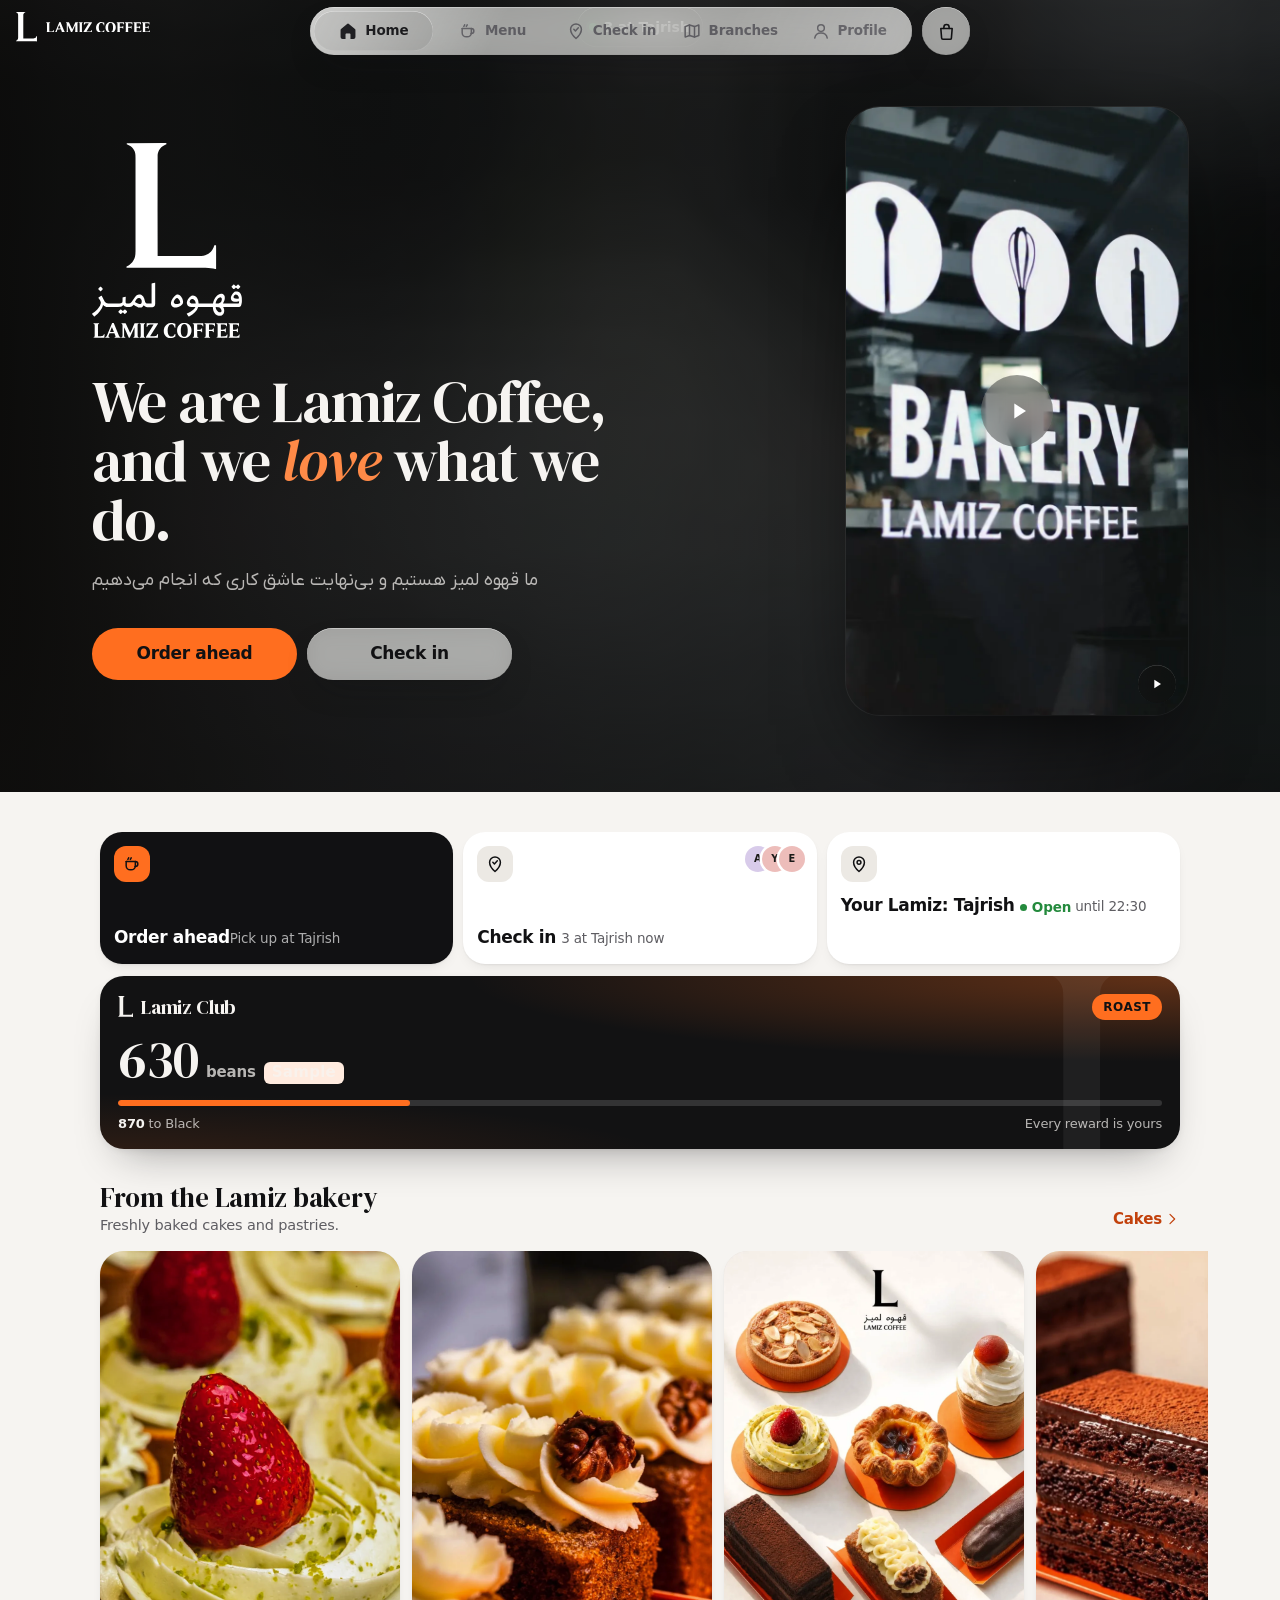
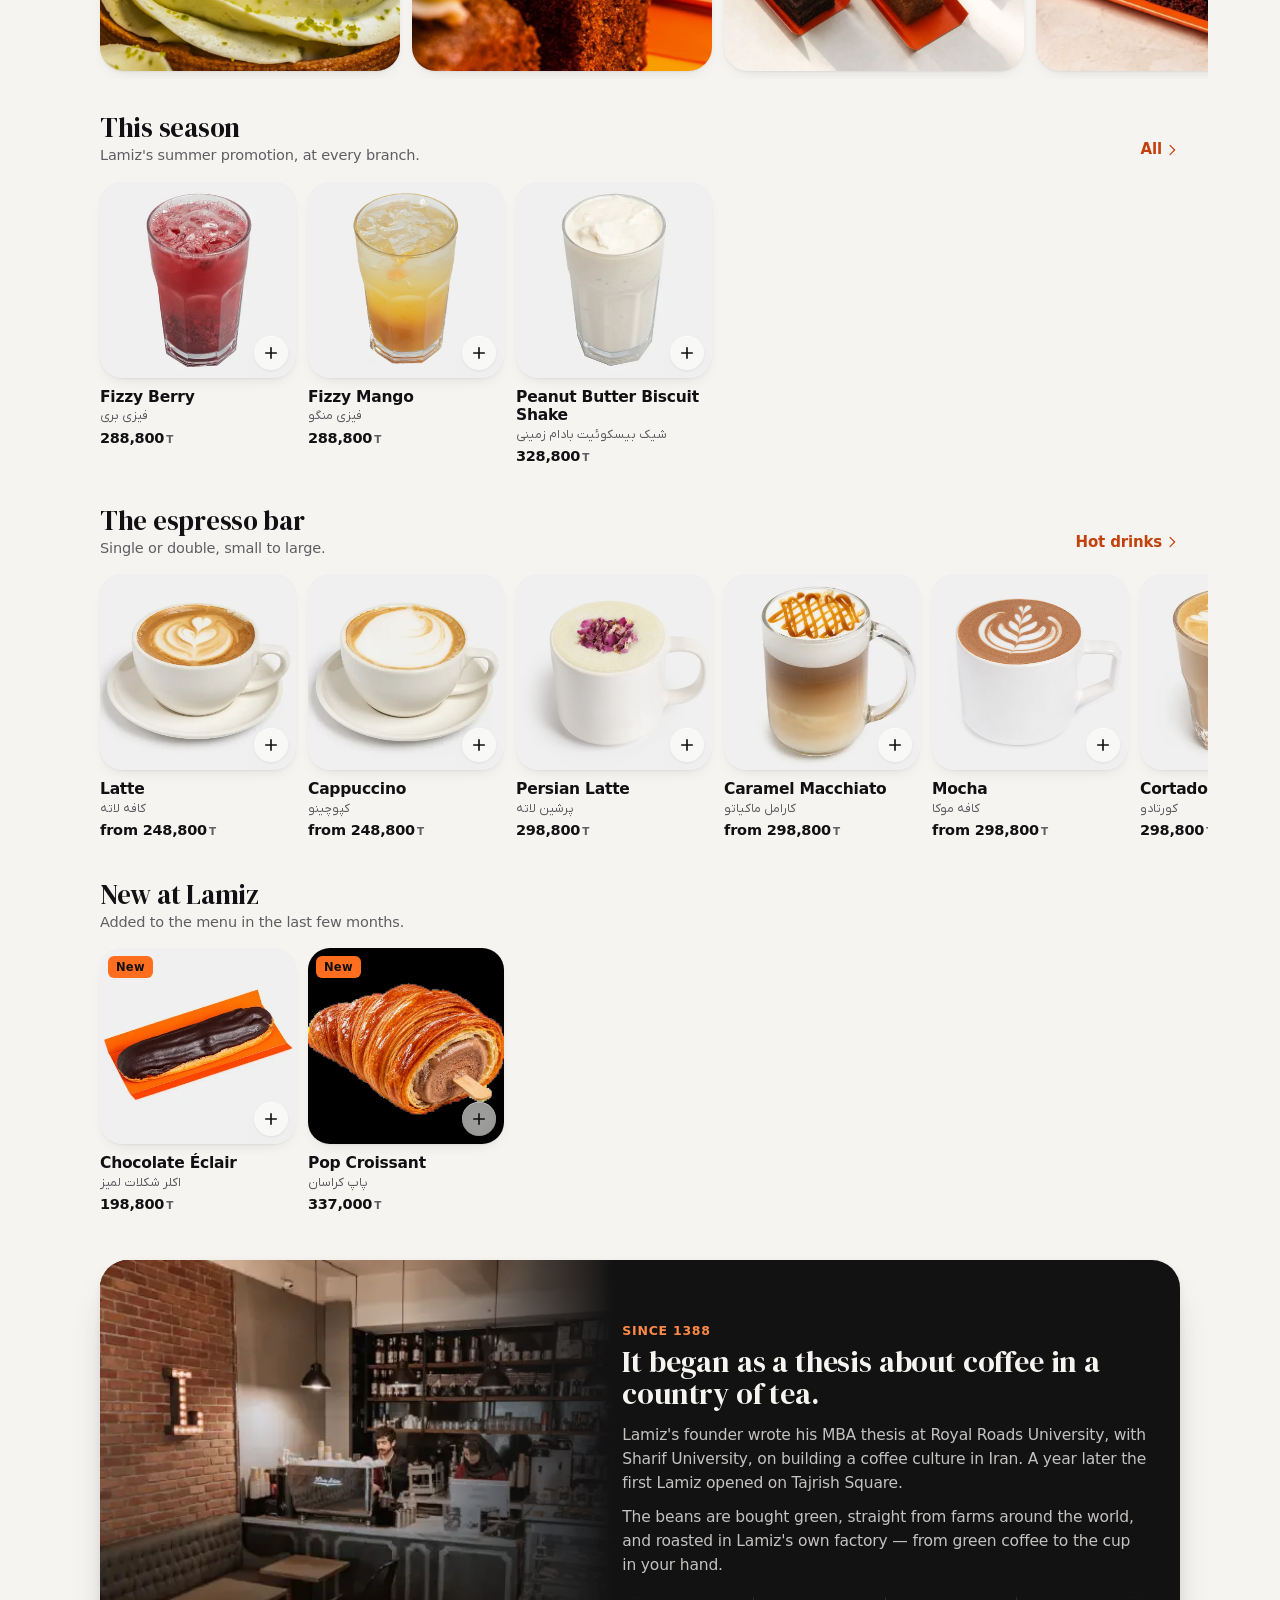
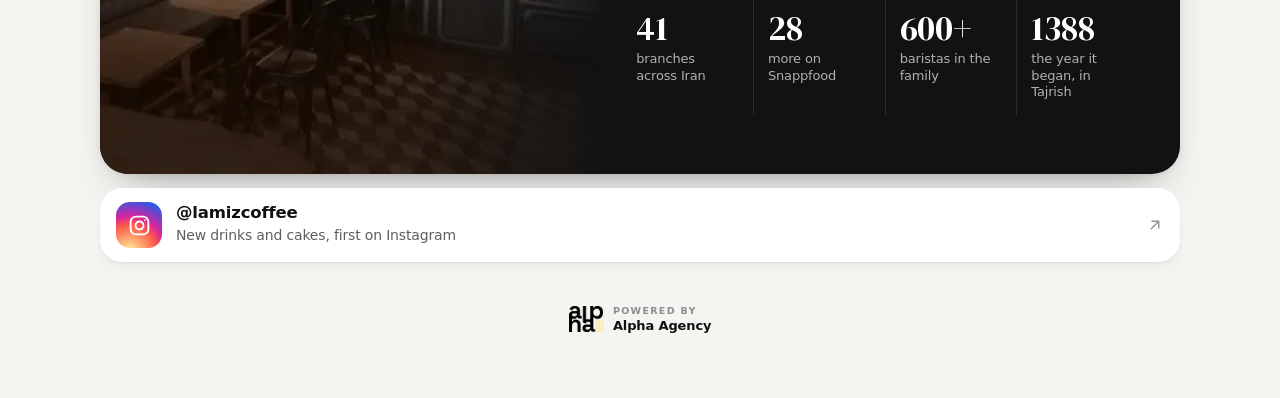
==== commit 716a3938: "KAIRO's folding tab bar, and check-in rebuilt around a disc The bar now folds to the open tab when y" ====
--- a/index.html
+++ b/index.html
@@ -25,7 +25,7 @@
 <link rel="apple-touch-icon" href="assets/icons/apple-touch-icon.png">
 <link rel="preload" href="assets/fonts/dmserif.woff2" as="font" type="font/woff2" crossorigin>
 <link rel="preload" href="assets/video/poster.webp" as="image" fetchpriority="high">
-<link rel="stylesheet" href="css/app.css?v=8051cffd1d">
+<link rel="stylesheet" href="css/app.css?v=02ff5b799f">
 <script>
   // Before anything paints: the theme the customer chose (or the phone's), whether this
   // is a reload (the logo then shows only briefly), and the scroll offset an installed
@@ -80,7 +80,7 @@
 <link rel="modulepreload" href="js/views/profile-edit.js">
 <link rel="modulepreload" href="js/views/profile.js">
 <!-- preload:end -->
-<script type="module" src="js/app.js?v=8051cffd1d"></script>
+<script type="module" src="js/app.js?v=02ff5b799f"></script>
 </head>
 <body>
 
@@ -124,13 +124,15 @@
 <div class="dockbar" id="dockbar">
   <nav id="tabs" class="tabs" aria-label="Primary">
     <span class="tabs-lens" id="tabs-lens" aria-hidden="true"></span>
-    <a class="tab" data-tab="home" href="#/"><span class="tab-ico"></span><span class="tab-l">Home</span></a>
-    <a class="tab" data-tab="menu" href="#/menu"><span class="tab-ico"></span><span class="tab-l">Menu</span></a>
-    <a class="tab" data-tab="checkin" href="#/checkin"><span class="tab-ico"></span><span class="tab-l">Check in</span></a>
-    <a class="tab" data-tab="branches" href="#/branches"><span class="tab-ico"></span><span class="tab-l">Branches</span></a>
-    <a class="tab" data-tab="profile" href="#/profile"><span class="tab-ico"></span><span class="tab-l">Profile</span></a>
+    <div class="tabs-row" id="tabs-row">
+      <a class="tab" data-tab="home" href="#/" draggable="false"><span class="tab-ico"></span><span class="tab-l">Home</span></a>
+      <a class="tab" data-tab="menu" href="#/menu" draggable="false"><span class="tab-ico"></span><span class="tab-l">Menu</span></a>
+      <a class="tab" data-tab="checkin" href="#/checkin" draggable="false"><span class="tab-ico"></span><span class="tab-l">Check in</span></a>
+      <a class="tab" data-tab="branches" href="#/branches" draggable="false"><span class="tab-ico"></span><span class="tab-l">Branches</span></a>
+      <a class="tab" data-tab="profile" href="#/profile" draggable="false"><span class="tab-ico"></span><span class="tab-l">Profile</span></a>
+    </div>
   </nav>
-  <a class="bagbtn" id="bagbtn" href="#/bag" aria-label="Bag, empty">
+  <a class="bagbtn" id="bagbtn" href="#/bag" aria-label="Bag, empty" draggable="false">
     <span id="bag-ico"></span>
     <span class="bag-badge" id="bag-badge" aria-hidden="true">0</span>
   </a>
--- a/css/app.css
+++ b/css/app.css
@@ -3,7 +3,7 @@
    Their brand is a black serif L on white, and their photography stands on orange
    plates. So: warm paper, ink, and Lamiz orange (#FF6E1F, from their site's own
    stylesheet) kept for the things that act or reward — the primary button, the bag
-   badge, beans, the bulbs of the marquee L. Orange never carries white text
+   badge, beans, the check-in disc. Orange never carries white text
    (2.8:1); it carries ink (7.5:1). As text on paper it darkens to #C2410C (5.2:1).
 
    Type: SF for everything a person operates, DM Serif Display for the large titles
@@ -60,12 +60,16 @@
   --safe-b: env(safe-area-inset-bottom, 0px);
   --bar-h: 54px;
   --tabs-h: 62px;
+  --tabs-pad: 5px;
+  --group-w: min(calc(100vw - 24px), 414px);
   --tabs-b: max(calc(var(--safe-b) - 6px), 14px);
   --clear-b: calc(var(--tabs-h) + var(--tabs-b) + 34px);
   --g: 18px;
   --maxw: 1160px;
   --ease: cubic-bezier(.22, 1, .36, 1);
   --ease-io: cubic-bezier(.65, 0, .35, 1);
+  --spring: cubic-bezier(.34, 1.45, .64, 1);
+  --spring-soft: cubic-bezier(.3, 1.18, .5, 1);
   --av0: #F4C9A5; --av1: #C8D9C4; --av2: #F1DA8E; --av3: #D8CBEA; --av4: #BCD6E8; --av5: #EDBDBA;
 }
 :root[data-mode="dark"] {
@@ -186,7 +190,9 @@
 
 /* ------------------------------------------------------------------ views */
 .view { min-height: 100svh; padding-bottom: var(--clear-b); }
-.screen { animation: enter .42s var(--ease) both; }
+.screen { animation: enter .42s var(--ease) backwards; }  /* never `both`: a filled
+   animation reports an identity transform, and a transformed ancestor kills every
+   backdrop-filter inside the screen */
 @keyframes enter { from { opacity: 0; transform: translateY(8px); } }
 .pad-top { padding-top: calc(var(--safe-t) + var(--bar-h) + 4px); }
 .wrap { max-width: var(--maxw); margin: 0 auto; }
@@ -421,59 +427,87 @@
 .it-foot .btn { flex: 1; }
 
 /* -------------------------------------------------------------- tab bar */
+/* Five tabs on a capsule of glass with the bag beside it. Scrolling down folds the
+   capsule to the open tab alone; the row keeps the open width and is simply clipped,
+   so nothing is ever measured while it shrinks. */
 .dockbar {
-  position: fixed; left: 0; right: 0; bottom: var(--tabs-b); z-index: 45; display: flex; justify-content: center; align-items: flex-end; gap: 10px;
+  position: fixed; left: 0; right: 0; bottom: var(--tabs-b); z-index: 45; display: flex; justify-content: center; align-items: center; gap: 10px;
   padding: 0 12px; pointer-events: none;
 }
+.dockbar > * { pointer-events: auto; }
 .dockbar::before { /* the bottom scroll edge — content fades into paper under the glass */
   content: ""; position: fixed; left: 0; right: 0; bottom: 0; height: calc(var(--tabs-b) + var(--tabs-h) + 52px); z-index: -1; pointer-events: none;
   background: linear-gradient(to top, color-mix(in srgb, var(--paper) 72%, transparent) 0%, color-mix(in srgb, var(--paper) 0%, transparent) 100%);
 }
 .tabs {
-  pointer-events: auto; position: relative; flex: 1; max-width: 404px; height: var(--tabs-h); padding: 5px; border-radius: 31px;
-  display: grid; grid-template-columns: repeat(5, 1fr); align-items: stretch; isolation: isolate;
+  position: relative; flex: none; height: var(--tabs-h); width: calc(var(--group-w) - var(--tabs-h) - 10px);
+  padding: var(--tabs-pad); border-radius: 999px; overflow: hidden; isolation: isolate;
   background: var(--glass-tint); -webkit-backdrop-filter: var(--glass-fx-lg); backdrop-filter: var(--glass-fx-lg);
   box-shadow: var(--glass-shadow), inset 0 .5px 0 var(--glass-rim), inset 0 0 0 .5px var(--glass-edge);
   touch-action: pan-y; -webkit-user-select: none; user-select: none;
+  transition: width .55s var(--spring-soft), background-color .35s, box-shadow .35s;
+}
+.tabs::after { /* the specular sweep that makes glass read as glass, not frosted plastic */
+  content: ""; position: absolute; inset: 0; border-radius: inherit; pointer-events: none; z-index: 2;
+  background: linear-gradient(118deg, rgba(255, 255, 255, .5) 0%, rgba(255, 255, 255, 0) 32%, rgba(255, 255, 255, 0) 68%, rgba(255, 255, 255, .22) 100%);
+  mix-blend-mode: soft-light;
+}
+.tabs-row {
+  position: relative; z-index: 1; height: 100%; display: grid; grid-template-columns: repeat(5, 1fr);
+  width: calc(var(--group-w) - var(--tabs-h) - 10px - var(--tabs-pad) * 2);
+  transform: translateX(var(--row-x, 0px)); transition: transform .55s var(--spring-soft);
 }
 .tabs-lens {
-  position: absolute; left: 5px; top: 5px; bottom: 5px; width: calc((100% - 10px) / 5); border-radius: 26px; z-index: 0;
-  background: var(--lens); box-shadow: inset 0 .5px 0 rgba(255, 255, 255, .45);
-  transform-origin: 50% 50%; opacity: 0; will-change: transform; transition: background-color .25s, box-shadow .25s, opacity .2s;
-}
-.tabs[data-ready="1"] .tabs-lens { opacity: 1; }
-.tabs.lifted .tabs-lens { background: var(--lens-lift); box-shadow: inset 0 0 0 .5px rgba(255, 255, 255, .7), 0 6px 18px -6px rgba(17, 17, 19, .3); }
+  position: absolute; z-index: 0; top: var(--tabs-pad); left: var(--tabs-pad); height: calc(100% - var(--tabs-pad) * 2);
+  width: var(--lens-w, 0px); border-radius: 999px; background: var(--lens); opacity: 0;
+  box-shadow: inset 0 .5px 0 rgba(255, 255, 255, .5), inset 0 0 0 .5px rgba(255, 255, 255, .18);
+  transform: translateX(var(--lens-x, 0px));
+  transition: transform .55s var(--spring), width .3s var(--ease), opacity .2s, scale .3s var(--spring), background-color .25s;
+}
+.dockbar[data-ready="1"] .tabs-lens { opacity: 1; }
+.dockbar.no-lens .tabs-lens { opacity: 0 !important; }
+.dockbar.dragging .tabs-lens {
+  transition: width .3s var(--ease), scale .3s var(--spring), background-color .2s;
+  scale: 1.1; background: var(--lens-lift);
+  box-shadow: inset 0 0 0 1px rgba(255, 255, 255, .7), 0 6px 18px -6px rgba(17, 17, 19, .3);
+}
 .tab {
-  position: relative; z-index: 1; display: flex; flex-direction: column; align-items: center; justify-content: center; gap: 3px; min-width: 0;
-  border-radius: 26px; color: var(--ink-2); transition: color .25s var(--ease); -webkit-touch-callout: none;
-}
-.tab-ico { width: 25px; height: 25px; display: grid; place-items: center; transition: transform .35s var(--ease); }
-.tab-ico svg { width: 25px; height: 25px; }
+  position: relative; display: flex; flex-direction: column; align-items: center; justify-content: center; gap: 3px; min-width: 0;
+  border-radius: 999px; color: var(--ink-2); -webkit-user-select: none; user-select: none; -webkit-touch-callout: none; -webkit-user-drag: none;
+  transition: color .25s var(--ease), opacity .35s var(--ease), transform .2s var(--ease);
+}
+.tab-ico { position: relative; width: 25px; height: 25px; }
+.tab-ico svg { position: absolute; inset: 0; width: 25px; height: 25px; transition: opacity .2s, transform .35s var(--spring); }
+.tab-ico svg + svg { opacity: 0; transform: scale(.82); }
+.tab[aria-current="page"] .tab-ico svg:first-child { opacity: 0; }
+.tab[aria-current="page"] .tab-ico svg + svg { opacity: 1; transform: none; }
 .tab-l { font: 600 10.5px/1 var(--sans); letter-spacing: 0; white-space: nowrap; }
-.tab[aria-current="page"] { color: var(--ink); }
-.tab[aria-current="page"] .tab-l { color: var(--ink); }
-.tab.hover { color: var(--ink); }
-.tab:active .tab-ico { transform: scale(.86); }
+.tab[aria-current="page"], .tab.under { color: var(--ink); }
+.tab:active { transform: scale(.92); }
 .tab-av { width: 25px; height: 25px; border-radius: 50%; overflow: hidden; display: block; }
 .tab-av img { width: 100%; height: 100%; object-fit: cover; }
 .tab[aria-current="page"] .tab-av { box-shadow: 0 0 0 1.5px var(--ink); }
 
+/* folded: the capsule shrinks to the open tab, and the rest slide out of it */
+.dockbar.min .tabs { width: calc(var(--min-w, 84px) + var(--tabs-pad) * 2); }
+.dockbar.min .tab:not([aria-current="page"]) { opacity: 0; pointer-events: none; }
+
 .bagbtn {
-  pointer-events: auto; position: relative; flex: none; width: var(--tabs-h); height: var(--tabs-h); border-radius: 50%; display: grid; place-items: center; color: var(--ink);
+  position: relative; flex: none; width: var(--tabs-h); height: var(--tabs-h); border-radius: 50%; display: grid; place-items: center; color: var(--ink);
   background: var(--glass-tint); -webkit-backdrop-filter: var(--glass-fx-lg); backdrop-filter: var(--glass-fx-lg);
   box-shadow: var(--glass-shadow), inset 0 .5px 0 var(--glass-rim), inset 0 0 0 .5px var(--glass-edge);
-  transition: transform .3s var(--ease);
+  transition: transform .3s var(--ease); -webkit-user-drag: none;
 }
 .bagbtn svg { width: 25px; height: 25px; }
 .bagbtn:active { transform: scale(.92); }
-.bagbtn[aria-current="page"] { background: var(--ink); color: var(--on-ink); }
+.bagbtn[aria-current="page"] { background: var(--ink); color: var(--on-ink); -webkit-backdrop-filter: none; backdrop-filter: none; }
 .bag-badge {
   position: absolute; top: 7px; right: 7px; min-width: 20px; height: 20px; padding: 0 6px; border-radius: 10px;
   background: var(--orange); color: var(--on-orange); font: 700 12px/20px var(--sans); text-align: center; letter-spacing: 0;
-  transform: scale(0); transition: transform .3s var(--ease);
+  transform: scale(0); transition: transform .3s var(--spring);
 }
 .bag-badge.on { transform: scale(1); }
-.bag-badge.bump { animation: bump .5s var(--ease); }
+.bag-badge.bump { animation: bump .5s var(--spring); }
 @keyframes bump { 30% { transform: scale(1.35); } }
 
 /* the bag, as an accessory over the tab bar — as iOS 26 floats a mini player */
@@ -711,44 +745,57 @@
 .near svg { width: 18px; height: 18px; flex: none; }
 .near button { margin-left: auto; height: 32px; padding: 0 12px; border-radius: 16px; background: var(--orange); color: var(--on-orange); font: 600 13.5px/1 var(--sans); flex: none; }
 
-.marquee { position: relative; display: block; width: min(64vw, 270px); margin: 26px auto 0; aspect-ratio: var(--ar, 1); cursor: pointer; -webkit-tap-highlight-color: transparent; }
-.marquee svg { width: 100%; height: 100%; overflow: visible; }
-.marquee .l-body { fill: var(--ink); transition: fill .4s var(--ease); }
-.marquee .bulb { fill: #3A3530; stroke: rgba(255, 255, 255, .06); stroke-width: 2; transition: fill .25s, filter .25s; }
-:root[data-mode="dark"] .marquee .l-body { fill: #232120; }
-:root[data-mode="dark"] .marquee .bulb { fill: #45403A; }
-.marquee .bulb.lit { fill: url(#bulbGlow); filter: url(#glow); }
-.marquee .glint { fill: #fff; opacity: .5; }
-.marquee:active .l-wrap { transform: scale(.97); }
-.l-wrap { transform-origin: 50% 60%; transition: transform .3s var(--ease); }
-/* idle: one warm bulb runs the length of the L, inviting a tap */
-.marquee[data-in="0"] .bulb { animation: chase 3.6s linear infinite; animation-delay: calc(var(--i) * .09s); }
-@keyframes chase { 0%, 6% { fill: #FFB25C; } 12%, 100% { fill: #3A3530; } }
-:root[data-mode="dark"] .marquee[data-in="0"] .bulb { animation-name: chaseDark; }
-@keyframes chaseDark { 0%, 6% { fill: #FFB25C; } 12%, 100% { fill: #45403A; } }
-.marquee[data-in="1"] .bulb { animation: none; }
-.ci-state { margin-top: 18px; text-align: center; padding: 0 var(--g); }
-.ci-state b { display: block; font: 400 28px/1.1 var(--display); }
-.ci-state span { display: block; margin-top: 6px; font-size: 15px; color: var(--ink-2); }
-.ci-actions { display: flex; gap: 10px; justify-content: center; margin: 16px var(--g) 0; }
-.ci-actions .btn { flex: 1; max-width: 200px; }
-.room { margin: 28px var(--g) 0; }
+.ci-stage { display: grid; justify-items: center; margin-top: 28px; padding: 0 var(--g); }
+.disc {
+  position: relative; width: min(62vw, 236px); aspect-ratio: 1; border-radius: 50%; display: grid; place-items: center;
+  background: var(--card); color: var(--ink); box-shadow: var(--shadow-1), inset 0 0 0 .5px var(--hair-2);
+  transition: transform .25s var(--ease), background-color .5s var(--ease), color .5s var(--ease), box-shadow .5s var(--ease);
+}
+.disc:active { transform: scale(.955); }
+.disc-ring { position: absolute; inset: 0; width: 100%; height: 100%; transform: rotate(-90deg); overflow: visible; pointer-events: none; }
+.disc-ring circle { fill: none; stroke-width: 3.6; }
+.disc-track { stroke: var(--paper-2); }
+.disc-fill { stroke: var(--orange); stroke-linecap: round; stroke-dasharray: 1000; stroke-dashoffset: 1000; opacity: 0;
+  transition: stroke-dashoffset 1s var(--ease), opacity .3s; }   /* a round cap on an empty ring leaves a dot */
+.disc-face { position: relative; display: grid; justify-items: center; gap: 9px; }
+.disc-ico svg { width: 42px; height: 42px; stroke-width: 1.5; }
+.disc-l { font: 600 15.5px/1 var(--sans); letter-spacing: -.01em; }
+.disc-waves { position: absolute; inset: 0; pointer-events: none; }
+.disc-waves i { position: absolute; inset: 0; border-radius: 50%; box-shadow: 0 0 0 2px var(--orange); opacity: 0; }
+.ci-stage[data-in="1"] .disc { background: var(--orange); color: var(--on-orange); box-shadow: 0 20px 44px -18px rgba(255, 110, 31, .75); }
+.ci-stage[data-in="1"] .disc-track { stroke: rgba(17, 17, 19, .18); }
+.ci-stage[data-in="1"] .disc-fill { stroke: var(--ink); opacity: 1; }
+.ci-stage.burst .disc { animation: discpop .6s var(--spring); }
+.ci-stage.burst .disc-waves i { animation: wave 1.15s var(--ease) backwards; }
+.ci-stage.burst .disc-waves i:nth-child(2) { animation-delay: .14s; }
+.ci-stage.burst .disc-waves i:nth-child(3) { animation-delay: .28s; }
+.ci-stage.nudge .disc { animation: nudge .45s var(--ease); }
+@keyframes wave { from { opacity: .5; transform: scale(1); } to { opacity: 0; transform: scale(1.5); } }
+@keyframes discpop { 40% { transform: scale(1.045); } }
+@keyframes nudge { 30% { transform: scale(.97); } 65% { transform: scale(1.012); } }
+.ci-title { margin-top: 22px; font: 400 27px/1.12 var(--display); text-align: center; }
+.ci-sub { margin-top: 7px; max-width: 340px; font-size: 15px; line-height: 1.45; color: var(--ink-2); text-align: center; }
+.ci-acts { display: flex; gap: 10px; justify-content: center; margin-top: 18px; width: 100%; }
+.ci-acts .btn { flex: 1; max-width: 190px; }
+.room { margin: 34px var(--g) 0; }
 .room-h { display: flex; align-items: center; justify-content: space-between; gap: 10px; margin-bottom: 10px; }
 .room-t { font: 400 24px/1.1 var(--display); }
 .room-live { display: inline-flex; align-items: center; gap: 6px; font: 600 13px/1 var(--sans); color: var(--green); }
 .room-live i { width: 7px; height: 7px; border-radius: 50%; background: currentColor; animation: breathe 2s var(--ease-io) infinite; }
-.person { display: flex; align-items: center; gap: 12px; padding: 10px 12px; }
+.room-list { background: var(--card); border-radius: 20px; overflow: hidden; box-shadow: inset 0 0 0 .5px var(--hair-2); }
+.person { display: flex; align-items: center; gap: 12px; padding: 11px 13px; }
 .person + .person { border-top: .5px solid var(--hair); }
+.person--me { background: color-mix(in srgb, var(--orange-soft) 65%, transparent); }
+.person.arrive { animation: arrive .5s var(--ease) backwards; }
+@keyframes arrive { from { opacity: 0; transform: translateY(-8px); } }
 .person-t { flex: 1; min-width: 0; }
-.person-t b { display: block; font: 600 16px/1.2 var(--sans); }
-.person-t span { font-size: 13.5px; color: var(--ink-2); }
+.person-n { display: flex; align-items: center; gap: 7px; font: 600 16px/1.2 var(--sans); }
+.person-n .you { font: 700 10.5px/1 var(--sans); letter-spacing: .06em; text-transform: uppercase; color: var(--orange-ink); background: var(--card); padding: 4px 7px; border-radius: 6px; }
+.person-d { font-size: 13.5px; color: var(--ink-2); }
 .wave { height: 34px; padding: 0 13px; border-radius: 17px; background: var(--paper-2); color: var(--ink); font: 600 13.5px/1 var(--sans); display: inline-flex; align-items: center; gap: 6px; flex: none; }
 .wave svg { width: 16px; height: 16px; }
 .wave.done { background: var(--orange-soft); color: var(--orange-ink); }
-.room-list { background: var(--card); border-radius: 20px; overflow: hidden; box-shadow: inset 0 0 0 .5px var(--hair-2); }
 .room-empty { padding: 22px 16px; text-align: center; color: var(--ink-2); font-size: 15px; }
-@keyframes arrive { from { opacity: 0; transform: translateY(-8px); } }
-.person.new { animation: arrive .5s var(--ease) both; background: var(--orange-soft); }
 
 /* --------------------------------------------------------------- branches */
 .bnear { display: block; margin: 16px var(--g) 0; border-radius: 26px; overflow: hidden; background: var(--card); box-shadow: var(--shadow-1); }
@@ -921,9 +968,9 @@
   /* the tabs move to the top on a big screen, as iPadOS floats them */
   .dockbar { top: calc(var(--safe-t) + 7px); bottom: auto; align-items: center; left: 50%; right: auto; transform: none; translate: -50% 0; padding: 0; z-index: 46; }
   .dockbar::before { display: none; }
-  .tabs { width: 560px; max-width: none; flex: none; height: 48px; padding: 4px; border-radius: 24px; }
-  .tabs-lens { top: 4px; bottom: 4px; left: 4px; width: calc((100% - 8px) / 5); border-radius: 20px; }
-  .tab { flex-direction: row; gap: 7px; border-radius: 20px; }
+  .dockbar { --group-w: 660px; --tabs-h: 48px; --tabs-pad: 4px; }
+  .bar-title { display: none; }
+  .tab { flex-direction: row; gap: 7px; }
   .tab-ico, .tab-ico svg { width: 20px; height: 20px; }
   .tab-av { width: 20px; height: 20px; }
   .tab-l { font-size: 13.5px; letter-spacing: -.01em; }
